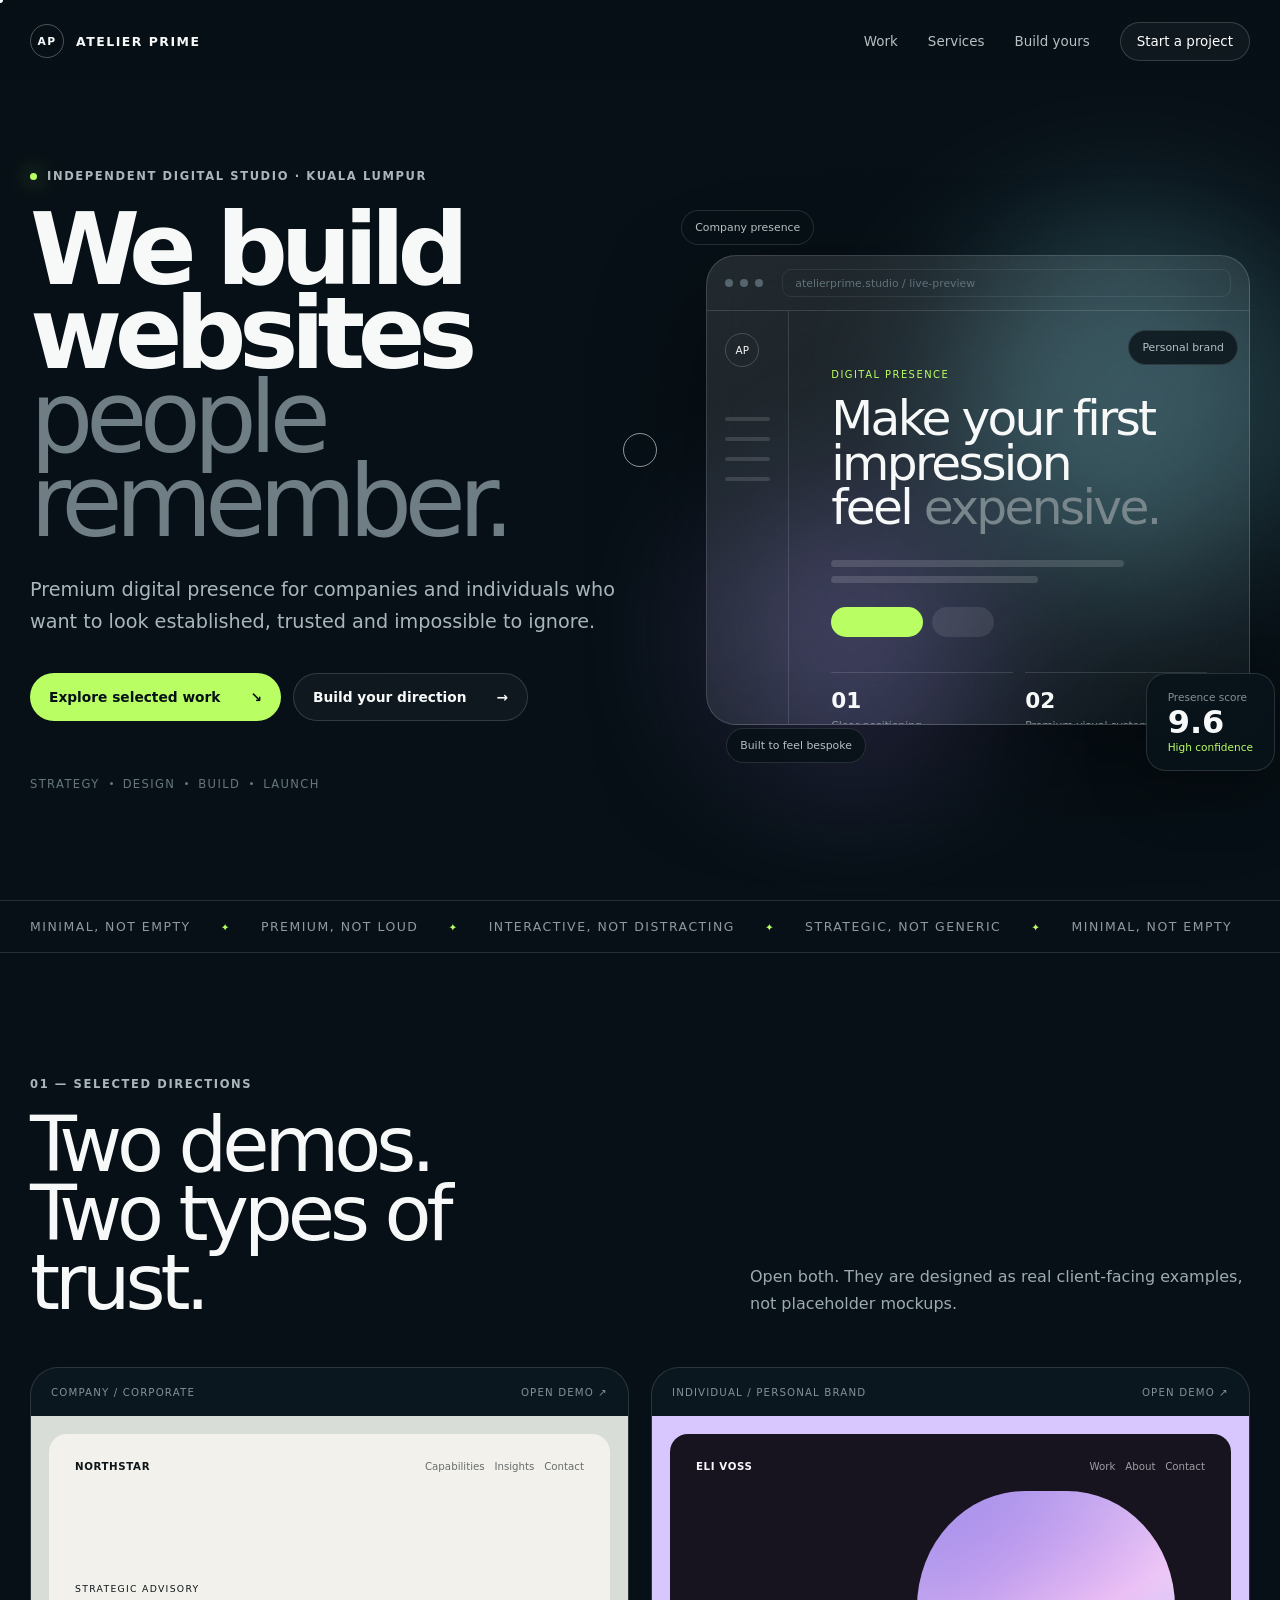
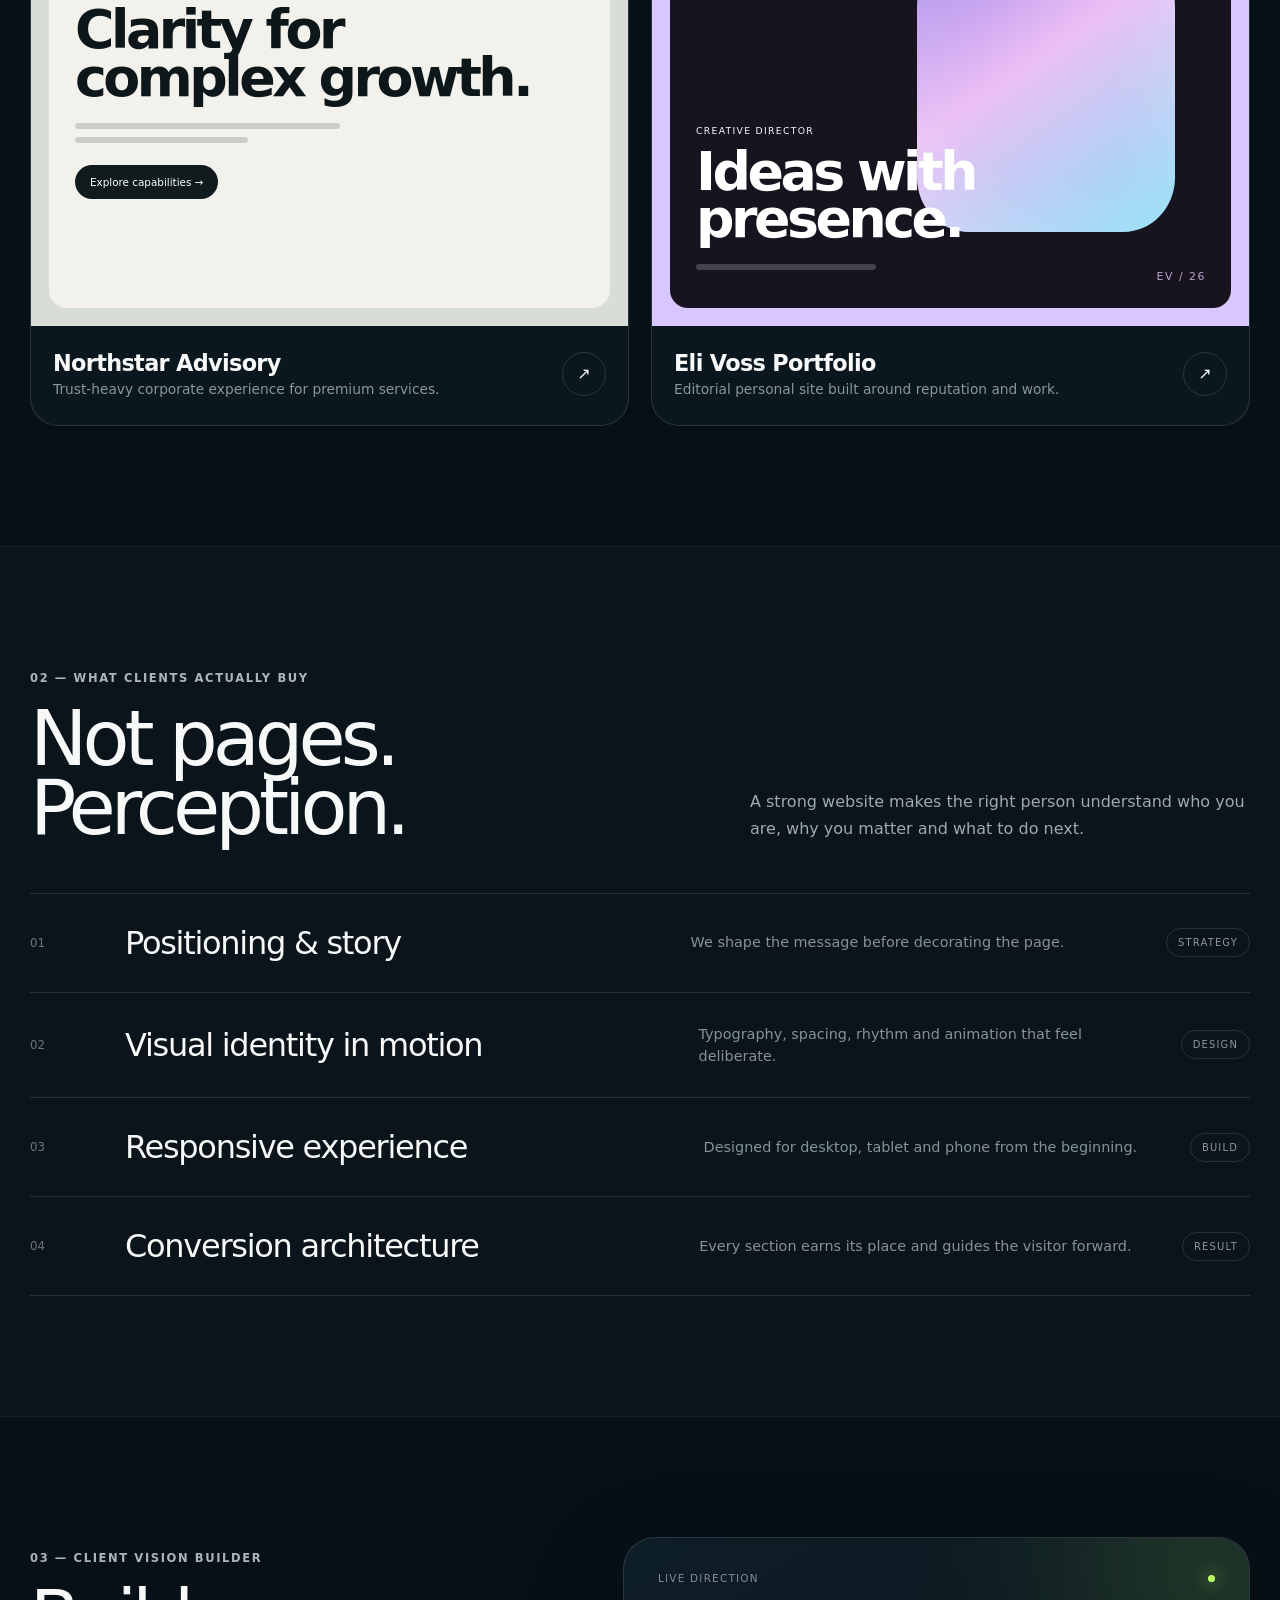
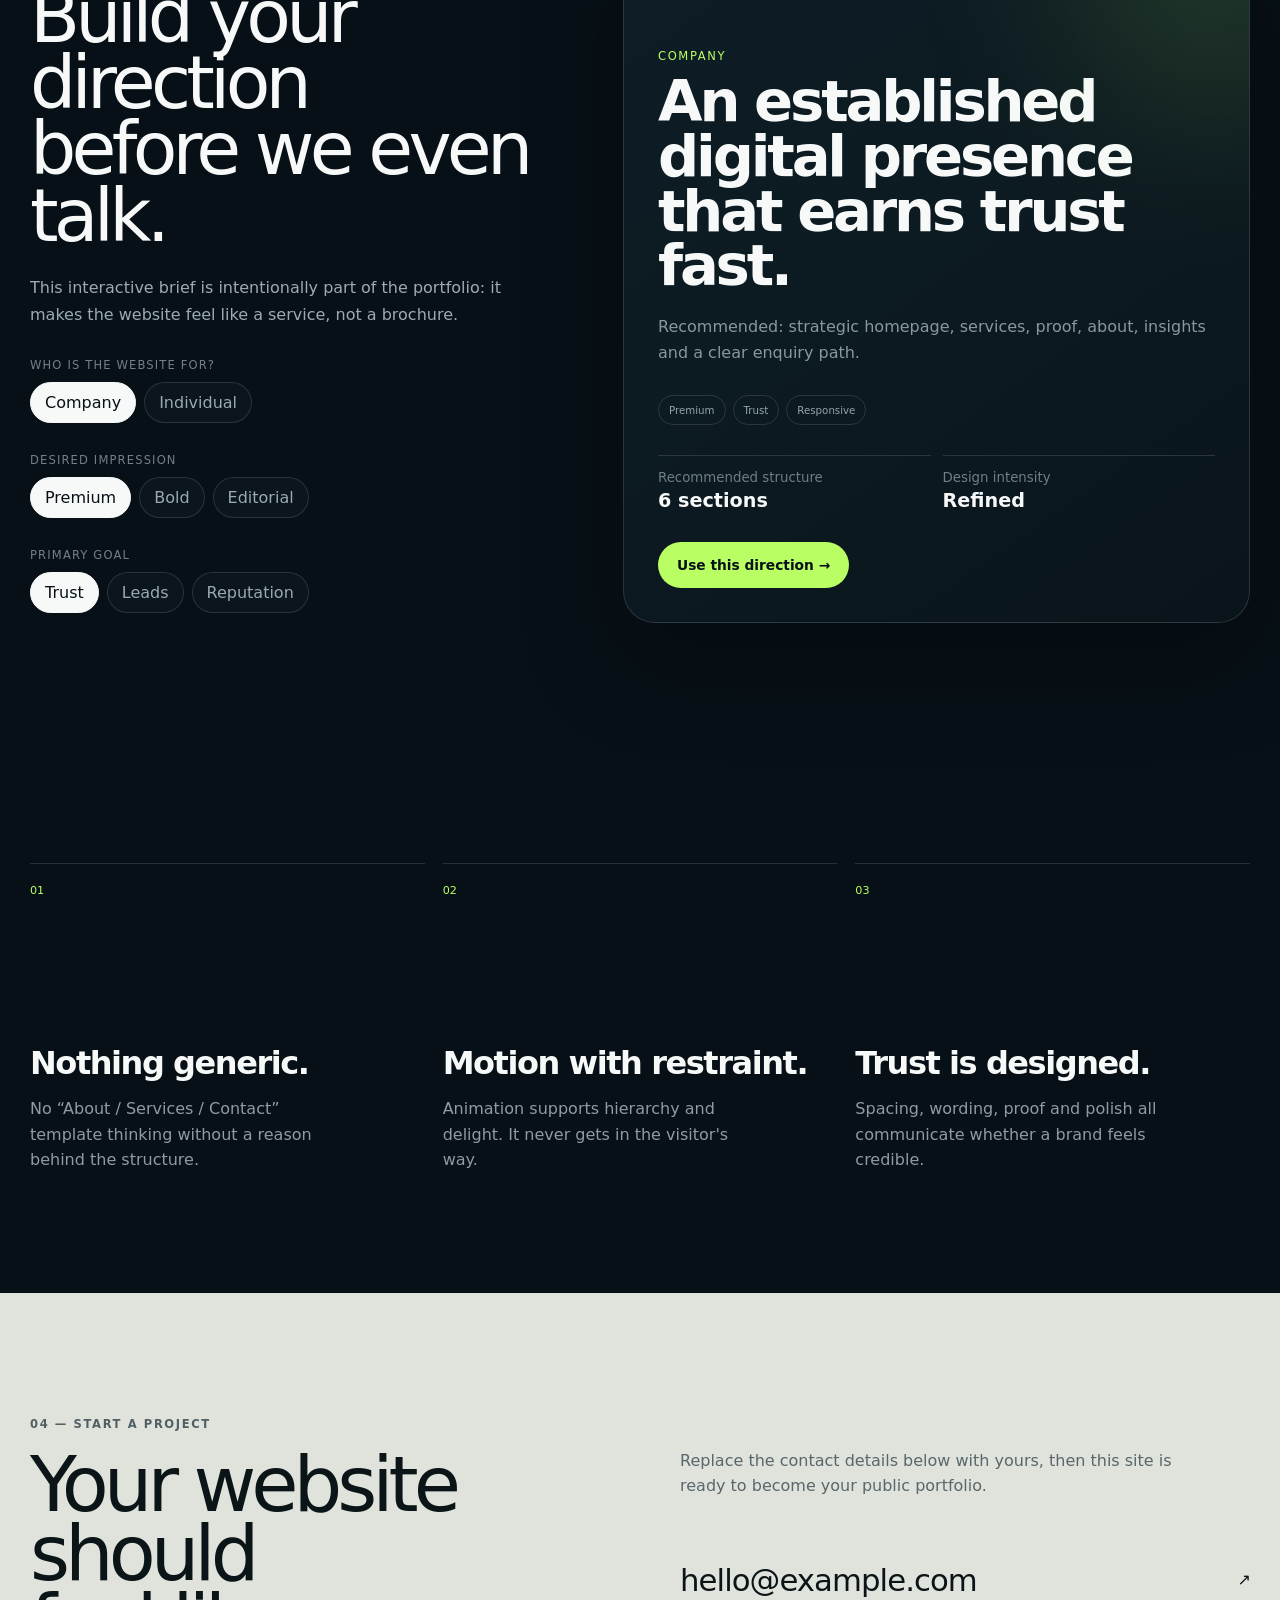
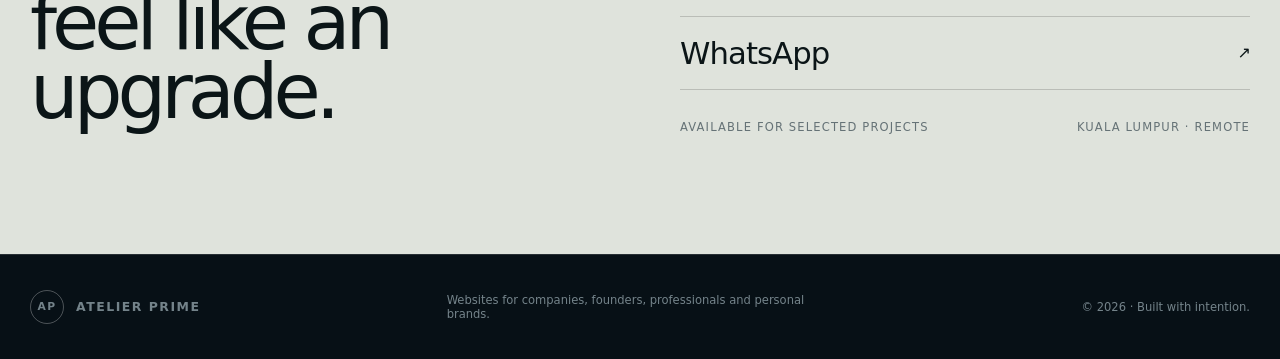
==== index.html @ 625f1b86 "Add files via upload" ====
<!doctype html>
<html lang="en">
<head>
  <meta charset="utf-8">
  <meta name="viewport" content="width=device-width, initial-scale=1">
  <meta name="theme-color" content="#071016">
  <meta name="description" content="ATELIER PRIME — premium websites for companies and personal brands.">
  <title>ATELIER PRIME — Digital Presence, Designed to Convert</title>
  <link rel="stylesheet" href="styles.css">
</head>
<body data-page="home">
  <div class="scroll-progress" aria-hidden="true"><span id="scrollProgress"></span></div>
  <div class="noise" aria-hidden="true"></div>
  <div class="cursor cursor-dot" aria-hidden="true"></div>
  <div class="cursor cursor-ring" aria-hidden="true"></div>

  <header class="site-header" id="top">
    <div class="shell nav-shell">
      <a class="brand" href="index.html" aria-label="ATELIER PRIME home">
        <span class="brand-mark">AP</span>
        <span class="brand-name">ATELIER PRIME</span>
      </a>
      <nav class="desktop-nav" aria-label="Primary navigation">
        <a href="#work">Work</a>
        <a href="#services">Services</a>
        <a href="#vision">Build yours</a>
        <a href="#contact" class="nav-pill">Start a project</a>
      </nav>
      <button class="menu-btn" id="menuBtn" aria-expanded="false" aria-controls="mobileMenu" aria-label="Open menu">
        <span></span><span></span>
      </button>
    </div>

    <div class="mobile-menu" id="mobileMenu">
      <div class="shell mobile-menu-inner">
        <a href="#work">Work</a>
        <a href="#services">Services</a>
        <a href="#vision">Build yours</a>
        <a href="#contact">Start a project ↗</a>
      </div>
    </div>
  </header>

  <main>
    <section class="hero shell">
      <div class="hero-copy reveal">
        <div class="kicker"><span class="signal"></span> Independent digital studio · Kuala Lumpur</div>
        <h1>
          We build websites
          <span class="hero-line muted">people remember.</span>
        </h1>
        <p class="hero-lead">
          Premium digital presence for companies and individuals who want to look established,
          trusted and impossible to ignore.
        </p>
        <div class="hero-actions">
          <a href="#work" class="button button-primary magnetic">
            <span>Explore selected work</span><span>↘</span>
          </a>
          <a href="#vision" class="button button-ghost magnetic">
            <span>Build your direction</span><span>→</span>
          </a>
        </div>
        <div class="micro-proof">
          <span>Strategy</span><i></i><span>Design</span><i></i><span>Build</span><i></i><span>Launch</span>
        </div>
      </div>

      <div class="hero-stage reveal delay-1" data-tilt>
        <div class="orb orb-a"></div>
        <div class="orb orb-b"></div>

        <div class="stage-label label-a">Company presence</div>
        <div class="stage-label label-b">Personal brand</div>
        <div class="stage-label label-c">Built to feel bespoke</div>

        <div class="browser-card">
          <div class="browser-chrome">
            <span></span><span></span><span></span>
            <div class="browser-url">atelierprime.studio / live-preview</div>
          </div>
          <div class="browser-layout">
            <aside class="browser-sidebar">
              <span class="tiny-logo">AP</span>
              <div class="sidebar-lines"><i></i><i></i><i></i><i></i></div>
            </aside>
            <div class="browser-main">
              <span class="mini-eyebrow">DIGITAL PRESENCE</span>
              <div class="demo-heading">Make your first impression<br>feel <em>expensive.</em></div>
              <div class="demo-copy"></div>
              <div class="demo-copy short"></div>
              <div class="demo-actions"><i></i><i></i></div>
              <div class="demo-stats">
                <div><b>01</b><span>Clear positioning</span></div>
                <div><b>02</b><span>Premium visual system</span></div>
              </div>
            </div>
          </div>
        </div>

        <div class="floating-score">
          <span>Presence score</span>
          <strong>9.6</strong>
          <i>High confidence</i>
        </div>
      </div>
    </section>

    <section class="manifesto">
      <div class="shell marquee-wrap" aria-label="Design principles">
        <div class="marquee-track">
          <span>Minimal, not empty</span><b>✦</b>
          <span>Premium, not loud</span><b>✦</b>
          <span>Interactive, not distracting</span><b>✦</b>
          <span>Strategic, not generic</span><b>✦</b>
          <span>Minimal, not empty</span><b>✦</b>
          <span>Premium, not loud</span><b>✦</b>
        </div>
      </div>
    </section>

    <section class="section shell" id="work">
      <div class="section-head reveal">
        <div>
          <span class="section-index">01 — SELECTED DIRECTIONS</span>
          <h2>Two demos.<br>Two types of trust.</h2>
        </div>
        <p>Open both. They are designed as real client-facing examples, not placeholder mockups.</p>
      </div>

      <div class="project-grid">
        <a href="company.html" class="project-card company-card reveal" data-tilt>
          <div class="project-topline">
            <span>COMPANY / CORPORATE</span>
            <span>OPEN DEMO ↗</span>
          </div>
          <div class="project-art">
            <div class="company-mini">
              <div class="mini-nav"><b>NORTHSTAR</b><span>Capabilities&nbsp;&nbsp; Insights&nbsp;&nbsp; Contact</span></div>
              <div class="mini-hero">
                <small>STRATEGIC ADVISORY</small>
                <h3>Clarity for<br>complex growth.</h3>
                <p></p><p class="mini-short"></p>
                <button type="button">Explore capabilities →</button>
              </div>
            </div>
          </div>
          <div class="project-meta">
            <div>
              <h3>Northstar Advisory</h3>
              <p>Trust-heavy corporate experience for premium services.</p>
            </div>
            <span class="round-arrow">↗</span>
          </div>
        </a>

        <a href="individual.html" class="project-card personal-card reveal delay-1" data-tilt>
          <div class="project-topline">
            <span>INDIVIDUAL / PERSONAL BRAND</span>
            <span>OPEN DEMO ↗</span>
          </div>
          <div class="project-art">
            <div class="personal-mini">
              <div class="mini-nav"><b>ELI VOSS</b><span>Work&nbsp;&nbsp; About&nbsp;&nbsp; Contact</span></div>
              <div class="portrait-shape"></div>
              <div class="mini-hero personal">
                <small>CREATIVE DIRECTOR</small>
                <h3>Ideas with<br>presence.</h3>
                <p></p>
              </div>
              <div class="signature">EV / 26</div>
            </div>
          </div>
          <div class="project-meta">
            <div>
              <h3>Eli Voss Portfolio</h3>
              <p>Editorial personal site built around reputation and work.</p>
            </div>
            <span class="round-arrow">↗</span>
          </div>
        </a>
      </div>
    </section>

    <section class="section services-section" id="services">
      <div class="shell">
        <div class="section-head reveal">
          <div>
            <span class="section-index">02 — WHAT CLIENTS ACTUALLY BUY</span>
            <h2>Not pages.<br>Perception.</h2>
          </div>
          <p>A strong website makes the right person understand who you are, why you matter and what to do next.</p>
        </div>

        <div class="service-list">
          <article class="service-row spotlight-card reveal">
            <span class="service-num">01</span>
            <h3>Positioning & story</h3>
            <p>We shape the message before decorating the page.</p>
            <span class="service-tag">STRATEGY</span>
          </article>
          <article class="service-row spotlight-card reveal">
            <span class="service-num">02</span>
            <h3>Visual identity in motion</h3>
            <p>Typography, spacing, rhythm and animation that feel deliberate.</p>
            <span class="service-tag">DESIGN</span>
          </article>
          <article class="service-row spotlight-card reveal">
            <span class="service-num">03</span>
            <h3>Responsive experience</h3>
            <p>Designed for desktop, tablet and phone from the beginning.</p>
            <span class="service-tag">BUILD</span>
          </article>
          <article class="service-row spotlight-card reveal">
            <span class="service-num">04</span>
            <h3>Conversion architecture</h3>
            <p>Every section earns its place and guides the visitor forward.</p>
            <span class="service-tag">RESULT</span>
          </article>
        </div>
      </div>
    </section>

    <section class="section shell" id="vision">
      <div class="vision-grid">
        <div class="vision-copy reveal">
          <span class="section-index">03 — CLIENT VISION BUILDER</span>
          <h2>Build your direction<br>before we even talk.</h2>
          <p>
            This interactive brief is intentionally part of the portfolio:
            it makes the website feel like a service, not a brochure.
          </p>

          <div class="control-group">
            <label>Who is the website for?</label>
            <div class="choice-row" data-control="audience">
              <button class="choice active" data-value="Company">Company</button>
              <button class="choice" data-value="Individual">Individual</button>
            </div>
          </div>

          <div class="control-group">
            <label>Desired impression</label>
            <div class="choice-row" data-control="tone">
              <button class="choice active" data-value="Premium">Premium</button>
              <button class="choice" data-value="Bold">Bold</button>
              <button class="choice" data-value="Editorial">Editorial</button>
            </div>
          </div>

          <div class="control-group">
            <label>Primary goal</label>
            <div class="choice-row" data-control="goal">
              <button class="choice active" data-value="Trust">Trust</button>
              <button class="choice" data-value="Leads">Leads</button>
              <button class="choice" data-value="Reputation">Reputation</button>
            </div>
          </div>
        </div>

        <div class="vision-preview reveal delay-1" id="visionPreview">
          <div class="preview-top">
            <span>LIVE DIRECTION</span>
            <i></i>
          </div>
          <div class="preview-type" id="previewAudience">Company</div>
          <h3 id="previewHeadline">An established digital presence that earns trust fast.</h3>
          <p id="previewDescription">
            Recommended: strategic homepage, services, proof, about, insights and a clear enquiry path.
          </p>
          <div class="preview-tags">
            <span id="previewTone">Premium</span>
            <span id="previewGoal">Trust</span>
            <span>Responsive</span>
          </div>
          <div class="preview-score">
            <div>
              <small>Recommended structure</small>
              <strong id="previewPages">6 sections</strong>
            </div>
            <div>
              <small>Design intensity</small>
              <strong id="previewIntensity">Refined</strong>
            </div>
          </div>
          <a href="#contact" class="button button-primary magnetic">Use this direction →</a>
        </div>
      </div>
    </section>

    <section class="section shell">
      <div class="principles-grid">
        <article class="principle reveal">
          <span>01</span>
          <h3>Nothing generic.</h3>
          <p>No “About / Services / Contact” template thinking without a reason behind the structure.</p>
        </article>
        <article class="principle reveal delay-1">
          <span>02</span>
          <h3>Motion with restraint.</h3>
          <p>Animation supports hierarchy and delight. It never gets in the visitor's way.</p>
        </article>
        <article class="principle reveal delay-2">
          <span>03</span>
          <h3>Trust is designed.</h3>
          <p>Spacing, wording, proof and polish all communicate whether a brand feels credible.</p>
        </article>
      </div>
    </section>

    <section class="contact-section" id="contact">
      <div class="shell contact-grid">
        <div class="reveal">
          <span class="section-index">04 — START A PROJECT</span>
          <h2>Your website should<br>feel like an upgrade.</h2>
        </div>
        <div class="contact-panel reveal delay-1">
          <p>Replace the contact details below with yours, then this site is ready to become your public portfolio.</p>
          <a href="mailto:hello@example.com" class="contact-link">hello@example.com <span>↗</span></a>
          <a href="#" class="contact-link">WhatsApp <span>↗</span></a>
          <div class="contact-foot">
            <span>Available for selected projects</span>
            <span>Kuala Lumpur · Remote</span>
          </div>
        </div>
      </div>
    </section>
  </main>

  <footer class="site-footer">
    <div class="shell footer-grid">
      <a class="brand" href="#top"><span class="brand-mark">AP</span><span class="brand-name">ATELIER PRIME</span></a>
      <p>Websites for companies, founders, professionals and personal brands.</p>
      <p>© <span data-year></span> · Built with intention.</p>
    </div>
  </footer>

  <script src="script.js"></script>
</body>
</html>
---- styles.css ----
/* =========================================================
   ATELIER PRIME — Shared Design System
   ========================================================= */
:root{
  --ink:#071016;
  --ink-2:#0c171e;
  --ink-3:#11212a;
  --paper:#f1f0eb;
  --paper-2:#e7e5dd;
  --white:#f7f9f9;
  --muted:#91a0a8;
  --line:rgba(255,255,255,.13);
  --acid:#b9ff63;
  --cyan:#8cecff;
  --violet:#a994ff;
  --rose:#ff9dba;
  --radius:28px;
  --ease:cubic-bezier(.2,.8,.2,1);
}
*{box-sizing:border-box;margin:0;padding:0}
html{scroll-behavior:smooth}
body{
  min-height:100vh;
  background:var(--ink);
  color:var(--white);
  font-family:Inter,ui-sans-serif,system-ui,-apple-system,BlinkMacSystemFont,"Segoe UI",sans-serif;
  -webkit-font-smoothing:antialiased;
  overflow-x:hidden;
}
body.menu-open{overflow:hidden}
a{color:inherit;text-decoration:none}
button{font:inherit}
img{max-width:100%;display:block}
::selection{background:var(--acid);color:var(--ink)}
.shell{width:min(1220px,calc(100% - 48px));margin-inline:auto}
.noise{
  position:fixed;inset:0;z-index:9999;pointer-events:none;opacity:.035;
  background-image:url("data:image/svg+xml,%3Csvg viewBox='0 0 180 180' xmlns='http://www.w3.org/2000/svg'%3E%3Cfilter id='n'%3E%3CfeTurbulence type='fractalNoise' baseFrequency='.9' numOctaves='4' stitchTiles='stitch'/%3E%3C/filter%3E%3Crect width='100%25' height='100%25' filter='url(%23n)' opacity='.8'/%3E%3C/svg%3E");
  mix-blend-mode:soft-light;
}
.scroll-progress{position:fixed;top:0;left:0;right:0;height:2px;z-index:10002;background:transparent}
.scroll-progress span{display:block;height:100%;width:0;background:linear-gradient(90deg,var(--acid),var(--cyan))}
.cursor{position:fixed;pointer-events:none;z-index:10001;border-radius:50%;transform:translate(-50%,-50%);transition:opacity .2s}
.cursor-dot{width:6px;height:6px;background:#fff}
.cursor-ring{width:34px;height:34px;border:1px solid rgba(255,255,255,.55);transition:width .2s,height .2s,border-color .2s,background .2s}
.cursor-ring.active{width:52px;height:52px;border-color:var(--acid);background:rgba(185,255,99,.08)}
.reveal{opacity:0;transform:translateY(28px);transition:opacity .9s var(--ease),transform .9s var(--ease)}
.reveal.in{opacity:1;transform:none}
.delay-1{transition-delay:.1s}.delay-2{transition-delay:.2s}

/* Header */
.site-header{
  position:fixed;top:0;left:0;right:0;z-index:1000;
  background:linear-gradient(to bottom,rgba(7,16,22,.88),rgba(7,16,22,0));
  transition:background .3s,border-color .3s;
}
.site-header.scrolled{background:rgba(7,16,22,.9);backdrop-filter:blur(18px);border-bottom:1px solid rgba(255,255,255,.08)}
.nav-shell{height:82px;display:flex;align-items:center;justify-content:space-between}
.brand{display:inline-flex;align-items:center;gap:12px;font-size:.78rem;font-weight:800;letter-spacing:.12em}
.brand-mark{width:34px;height:34px;border:1px solid rgba(255,255,255,.28);display:grid;place-items:center;border-radius:50%;font-size:.67rem}
.desktop-nav{display:flex;align-items:center;gap:30px;font-size:.84rem;color:#b7c0c5}
.desktop-nav a{transition:color .25s}
.desktop-nav a:hover{color:white}
.nav-pill{border:1px solid rgba(255,255,255,.16);border-radius:99px;padding:11px 16px;color:white!important;background:rgba(255,255,255,.04)}
.menu-btn{display:none;width:42px;height:42px;border:1px solid rgba(255,255,255,.15);border-radius:50%;background:transparent}
.menu-btn span{display:block;width:16px;height:1px;background:white;margin:5px auto;transition:.3s}
.mobile-menu{
  display:none;position:fixed;inset:82px 0 0;background:rgba(7,16,22,.98);
  transform:translateY(-15px);opacity:0;pointer-events:none;transition:.35s var(--ease)
}
.mobile-menu.open{transform:none;opacity:1;pointer-events:auto}
.mobile-menu-inner{display:flex;flex-direction:column;padding-top:55px}
.mobile-menu a{font-size:clamp(2.4rem,11vw,5.5rem);letter-spacing:-.06em;padding:13px 0;border-bottom:1px solid var(--line)}

/* Home Hero */
.hero{min-height:100svh;padding-top:130px;padding-bottom:70px;display:grid;grid-template-columns:1.04fr .96fr;gap:56px;align-items:center}
.kicker,.section-index{font-size:.72rem;font-weight:800;letter-spacing:.14em;color:#aab6bc;text-transform:uppercase}
.kicker{display:flex;align-items:center;gap:10px;margin-bottom:25px}
.signal{width:7px;height:7px;border-radius:50%;background:var(--acid);box-shadow:0 0 22px var(--acid)}
.hero h1{font-size:clamp(4rem,7.8vw,8.2rem);line-height:.84;letter-spacing:-.075em;font-weight:650}
.hero-line{display:block}
.hero-line.muted{color:#6f7d84;font-weight:400}
.hero-lead{max-width:650px;color:#a9b6bd;font-size:clamp(1.05rem,1.5vw,1.26rem);line-height:1.7;margin-top:30px}
.hero-actions{display:flex;gap:12px;flex-wrap:wrap;margin-top:34px}
.button{display:inline-flex;align-items:center;justify-content:space-between;gap:30px;border-radius:99px;padding:15px 19px;font-size:.86rem;font-weight:800;transition:transform .25s var(--ease),background .25s,color .25s}
.button-primary{background:var(--acid);color:var(--ink)}
.button-ghost{border:1px solid rgba(255,255,255,.15);background:rgba(255,255,255,.035)}
.button:hover{transform:translateY(-2px)}
.micro-proof{display:flex;align-items:center;gap:10px;margin-top:56px;color:#67767e;font-size:.72rem;text-transform:uppercase;letter-spacing:.12em}
.micro-proof i{width:3px;height:3px;background:#67767e;border-radius:50%}
.hero-stage{min-height:590px;position:relative;perspective:1000px}
.orb{position:absolute;border-radius:50%;filter:blur(70px);opacity:.27}
.orb-a{width:360px;height:360px;background:var(--cyan);right:-60px;top:40px}
.orb-b{width:280px;height:280px;background:var(--violet);left:20px;bottom:0}
.browser-card{
  position:absolute;inset:70px 0 auto 15px;height:470px;border:1px solid rgba(255,255,255,.16);
  border-radius:30px;background:linear-gradient(145deg,rgba(255,255,255,.11),rgba(255,255,255,.035));
  backdrop-filter:blur(22px);box-shadow:0 40px 110px rgba(0,0,0,.38);overflow:hidden;
  transition:transform .25s var(--ease)
}
.browser-chrome{height:55px;border-bottom:1px solid var(--line);display:flex;align-items:center;gap:7px;padding:0 18px}
.browser-chrome>span{width:8px;height:8px;border-radius:50%;background:#56656d}
.browser-url{margin-left:12px;flex:1;height:28px;border:1px solid rgba(255,255,255,.08);border-radius:9px;display:flex;align-items:center;padding-left:12px;color:#627179;font-size:.68rem}
.browser-layout{display:grid;grid-template-columns:82px 1fr;height:calc(100% - 55px)}
.browser-sidebar{border-right:1px solid var(--line);padding:22px 18px}
.tiny-logo{width:34px;height:34px;border:1px solid rgba(255,255,255,.18);border-radius:50%;display:grid;place-items:center;font-size:.65rem}
.sidebar-lines{margin-top:50px;display:grid;gap:16px}.sidebar-lines i{height:4px;background:rgba(255,255,255,.13);border-radius:9px}
.browser-main{padding:52px 42px}
.mini-eyebrow{color:var(--acid);font-size:.62rem;letter-spacing:.15em}
.demo-heading{font-size:clamp(2.15rem,3.8vw,3.6rem);line-height:.92;letter-spacing:-.055em;margin-top:14px}
.demo-heading em{font-style:normal;color:#78868c}
.demo-copy{height:7px;width:78%;background:rgba(255,255,255,.14);border-radius:9px;margin-top:30px}
.demo-copy.short{width:55%;margin-top:9px}
.demo-actions{display:flex;gap:9px;margin-top:24px}.demo-actions i{height:30px;width:92px;border-radius:99px;background:var(--acid)}.demo-actions i+ i{width:62px;background:rgba(255,255,255,.09)}
.demo-stats{display:grid;grid-template-columns:1fr 1fr;gap:12px;margin-top:35px}
.demo-stats>div{border-top:1px solid var(--line);padding-top:15px;display:grid;gap:6px}
.demo-stats b{font-size:1.35rem}.demo-stats span{font-size:.67rem;color:#85949b}
.floating-score{position:absolute;right:-25px;bottom:4px;border:1px solid rgba(255,255,255,.13);border-radius:20px;background:rgba(8,19,26,.9);backdrop-filter:blur(18px);padding:17px 21px;display:grid;gap:3px;box-shadow:0 20px 60px rgba(0,0,0,.3)}
.floating-score span,.floating-score i{font-size:.66rem;color:#829198;font-style:normal}.floating-score strong{font-size:2rem;line-height:1}.floating-score i{color:var(--acid)}
.stage-label{position:absolute;z-index:3;border:1px solid rgba(255,255,255,.12);background:rgba(7,16,22,.76);backdrop-filter:blur(13px);padding:10px 13px;border-radius:99px;font-size:.68rem;color:#b6c0c5}
.label-a{left:-10px;top:25px}.label-b{right:12px;top:145px}.label-c{left:35px;bottom:12px}

/* Marquee */
.manifesto{border-top:1px solid var(--line);border-bottom:1px solid var(--line);overflow:hidden}
.marquee-wrap{overflow:hidden}
.marquee-track{width:max-content;display:flex;align-items:center;gap:30px;padding:18px 0;animation:marquee 26s linear infinite;color:#8e9aa0;font-size:.78rem;letter-spacing:.12em;text-transform:uppercase}
.marquee-track b{color:var(--acid);font-size:.65rem}
@keyframes marquee{to{transform:translateX(-50%)}}

/* Home Sections */
.section{padding:120px 0}
.section-head{display:grid;grid-template-columns:1.05fr .95fr;gap:60px;align-items:end;margin-bottom:50px}
.section-head h2{font-size:clamp(3rem,6vw,6.1rem);line-height:.9;letter-spacing:-.065em;font-weight:540;margin-top:18px}
.section-head p{color:#9caab1;line-height:1.7;font-size:1rem;max-width:500px;justify-self:end}
.project-grid{display:grid;grid-template-columns:1fr 1fr;gap:22px}
.project-card{border:1px solid var(--line);border-radius:28px;overflow:hidden;background:#0b171e;transition:transform .35s var(--ease),border-color .35s}
.project-card:hover{border-color:rgba(255,255,255,.26)}
.project-topline{display:flex;justify-content:space-between;padding:18px 20px;font-size:.64rem;letter-spacing:.11em;color:#839097}
.project-art{height:510px;padding:18px}
.company-card .project-art{background:#d9ddd7}
.personal-card .project-art{background:#d8c7ff}
.company-mini,.personal-mini{height:100%;border-radius:18px;overflow:hidden;position:relative}
.company-mini{background:#f2f1ec;color:#0d1618;padding:26px}
.personal-mini{background:#17131f;color:#f9f8fb;padding:26px}
.mini-nav{display:flex;justify-content:space-between;font-size:.64rem}.mini-nav b{letter-spacing:.06em}.mini-nav span{opacity:.6}
.mini-hero{margin-top:105px}.mini-hero small{font-size:.58rem;letter-spacing:.14em}.mini-hero h3{font-size:clamp(2.5rem,4.2vw,4.5rem);line-height:.88;letter-spacing:-.065em;margin-top:10px}
.mini-hero p{height:6px;width:52%;background:rgba(10,20,22,.16);border-radius:9px;margin-top:22px}.mini-hero p.mini-short{width:34%;margin-top:8px}
.mini-hero button{border:none;background:#111a1d;color:white;border-radius:99px;padding:11px 15px;margin-top:22px;font-size:.65rem}
.personal-mini .mini-hero{position:absolute;z-index:2;left:26px;bottom:38px;margin:0}.personal-mini .mini-hero h3{color:white}.personal-mini .mini-hero p{background:rgba(255,255,255,.2);width:180px}
.portrait-shape{position:absolute;right:10%;top:12%;width:46%;height:72%;border-radius:42% 42% 20% 20% / 34% 34% 16% 16%;background:linear-gradient(145deg,#9074ff,#f3bcff 48%,#78e2ff);filter:saturate(.8);box-shadow:inset 0 0 80px rgba(255,255,255,.22)}
.signature{position:absolute;right:25px;bottom:25px;font-size:.68rem;color:#b7a6c9;letter-spacing:.14em}
.project-meta{padding:24px 22px 28px;display:flex;justify-content:space-between;align-items:center;gap:20px}
.project-meta h3{font-size:1.4rem;letter-spacing:-.03em}.project-meta p{color:#89969d;font-size:.86rem;margin-top:5px}
.round-arrow{width:44px;height:44px;border:1px solid var(--line);border-radius:50%;display:grid;place-items:center}
.services-section{background:#0a141a;border-top:1px solid rgba(255,255,255,.06);border-bottom:1px solid rgba(255,255,255,.06)}
.service-list{border-top:1px solid var(--line)}
.service-row{position:relative;display:grid;grid-template-columns:70px 1.2fr 1fr auto;gap:25px;align-items:center;padding:30px 0;border-bottom:1px solid var(--line);overflow:hidden}
.service-row:before,.spotlight-card:before{content:"";position:absolute;width:260px;height:260px;border-radius:50%;background:radial-gradient(circle,rgba(140,236,255,.12),transparent 65%);left:var(--mx,50%);top:var(--my,50%);transform:translate(-50%,-50%);opacity:0;transition:opacity .25s;pointer-events:none}
.service-row:hover:before,.spotlight-card:hover:before{opacity:1}
.service-num{color:#66757d;font-size:.74rem}.service-row h3{font-size:clamp(1.4rem,2.5vw,2.3rem);letter-spacing:-.04em;font-weight:500}.service-row p{color:#84939b;line-height:1.55;font-size:.9rem}
.service-tag{border:1px solid var(--line);border-radius:99px;padding:8px 11px;font-size:.62rem;letter-spacing:.12em;color:#89989f}
.vision-grid{display:grid;grid-template-columns:.9fr 1.1fr;gap:80px;align-items:center}
.vision-copy h2{font-size:clamp(3rem,5.7vw,5.8rem);line-height:.91;letter-spacing:-.065em;font-weight:540;margin:18px 0 25px}.vision-copy>p{color:#9cabb2;line-height:1.7;max-width:520px}
.control-group{margin-top:30px}.control-group label{display:block;color:#718088;font-size:.72rem;letter-spacing:.1em;text-transform:uppercase;margin-bottom:10px}
.choice-row{display:flex;gap:8px;flex-wrap:wrap}.choice{border:1px solid var(--line);background:#0a151c;color:#9ca9af;border-radius:99px;padding:10px 14px;cursor:pointer;transition:.25s}.choice:hover,.choice.active{background:var(--white);color:var(--ink);border-color:var(--white)}
.vision-preview{border:1px solid var(--line);border-radius:32px;padding:34px;background:linear-gradient(145deg,#0e1e26,#0a151b);box-shadow:0 35px 100px rgba(0,0,0,.25);position:relative;overflow:hidden}
.vision-preview:after{content:"";position:absolute;right:-100px;top:-100px;width:260px;height:260px;border-radius:50%;background:var(--preview-accent,var(--acid));filter:blur(100px);opacity:.18}
.preview-top{display:flex;justify-content:space-between;align-items:center;font-size:.65rem;letter-spacing:.12em;color:#7f8d94}.preview-top i{width:7px;height:7px;background:var(--preview-accent,var(--acid));border-radius:50%;box-shadow:0 0 18px var(--preview-accent,var(--acid))}
.preview-type{font-size:.72rem;color:var(--preview-accent,var(--acid));margin-top:65px;text-transform:uppercase;letter-spacing:.14em}
.vision-preview h3{font-size:clamp(2.4rem,4.5vw,4.4rem);line-height:.95;letter-spacing:-.055em;margin-top:12px;max-width:640px}.vision-preview>p{color:#89989f;line-height:1.65;max-width:600px;margin-top:20px}
.preview-tags{display:flex;flex-wrap:wrap;gap:7px;margin-top:28px}.preview-tags span{border:1px solid var(--line);padding:8px 10px;border-radius:99px;font-size:.64rem;color:#95a4aa}
.preview-score{display:grid;grid-template-columns:1fr 1fr;gap:12px;margin:30px 0}.preview-score>div{border-top:1px solid var(--line);padding-top:14px;display:grid;gap:4px}.preview-score small{color:#6f7e85}.preview-score strong{font-size:1.2rem}
.principles-grid{display:grid;grid-template-columns:repeat(3,1fr);gap:18px}.principle{min-height:310px;border-top:1px solid var(--line);padding-top:20px;display:flex;flex-direction:column}.principle>span{color:var(--acid);font-size:.7rem}.principle h3{font-size:2rem;letter-spacing:-.045em;margin-top:auto}.principle p{color:#8d9ca3;line-height:1.6;margin-top:14px;max-width:320px}
.contact-section{padding:120px 0;background:#dfe3dc;color:#0b1517}.contact-grid{display:grid;grid-template-columns:1fr 1fr;gap:80px}.contact-section .section-index{color:#526064}.contact-section h2{font-size:clamp(3.1rem,6vw,6rem);line-height:.9;letter-spacing:-.065em;font-weight:540;margin-top:18px}
.contact-panel{padding-top:35px}.contact-panel>p{color:#59676b;line-height:1.6;max-width:500px;margin-bottom:45px}.contact-link{display:flex;justify-content:space-between;align-items:center;border-bottom:1px solid rgba(0,0,0,.17);padding:18px 0;font-size:clamp(1.25rem,2.4vw,2.2rem);letter-spacing:-.03em}.contact-link span{font-size:1rem}
.contact-foot{display:flex;justify-content:space-between;gap:20px;margin-top:30px;color:#657276;font-size:.72rem;text-transform:uppercase;letter-spacing:.1em}
.site-footer{padding:35px 0;border-top:1px solid var(--line)}.footer-grid{display:grid;grid-template-columns:1fr 1fr 1fr;align-items:center;gap:30px;color:#74838a;font-size:.72rem}.footer-grid p:last-child{text-align:right}

/* =========================================================
   Company Demo
   ========================================================= */
.light-demo{background:#efeee8;color:#111918}
.light-demo ::selection{background:#13221f;color:#fff}
.demo-header{position:sticky;top:0;z-index:1000;background:rgba(239,238,232,.88);backdrop-filter:blur(18px);border-bottom:1px solid rgba(0,0,0,.09)}
.demo-nav{height:78px;display:grid;grid-template-columns:1fr auto 1fr auto;align-items:center;gap:34px;font-size:.72rem}
.demo-back{color:#606b68}.northstar-logo{font-weight:900;letter-spacing:.12em}.northstar-logo span{font-size:.48rem;vertical-align:top;margin-left:2px}.demo-nav nav{display:flex;gap:20px;color:#65716e}.demo-contact{border:1px solid rgba(0,0,0,.18);padding:10px 14px;border-radius:99px}
.corp-hero{min-height:calc(100svh - 78px);padding:85px 0 55px;display:grid;grid-template-columns:1.15fr .55fr;grid-template-rows:auto 1fr;gap:50px 70px}
.corp-kicker,.corp-section-head>span,.personal-index{font-size:.68rem;letter-spacing:.15em;font-weight:800;color:#60706b}
.corp-copy h1{font-size:clamp(4.5rem,9vw,9.5rem);line-height:.82;letter-spacing:-.075em;font-weight:570;margin-top:24px}.corp-copy h1 em{font-style:normal;color:#82908c;font-weight:400}
.corp-side{align-self:end;padding-bottom:18px}.corp-side p{font-size:1.08rem;line-height:1.65;color:#586662}.corp-side a{display:inline-block;margin-top:25px;border-bottom:1px solid #111918;padding-bottom:4px;font-size:.8rem}
.corp-visual{grid-column:1/-1;min-height:430px;background:#16241f;border-radius:4px;position:relative;overflow:hidden;color:white;box-shadow:0 30px 80px rgba(39,48,45,.12)}
.visual-grid{position:absolute;inset:0;background-image:linear-gradient(rgba(255,255,255,.07) 1px,transparent 1px),linear-gradient(90deg,rgba(255,255,255,.07) 1px,transparent 1px);background-size:65px 65px;mask-image:linear-gradient(to right,black,transparent 85%)}
.visual-number{position:absolute;left:5%;bottom:7%;font-size:clamp(8rem,18vw,16rem);letter-spacing:-.09em;line-height:.7;color:#e6efe9}
.visual-caption{position:absolute;left:30%;bottom:8%;font-size:.72rem;letter-spacing:.1em;color:#9aaba4;text-transform:uppercase}
.visual-orbit{position:absolute;width:380px;height:380px;border:1px solid rgba(255,255,255,.18);border-radius:50%;right:9%;top:5%;animation:spin 18s linear infinite}.visual-orbit:before{content:"";position:absolute;width:10px;height:10px;border-radius:50%;background:#c4ff69;top:34px;left:52px;box-shadow:0 0 30px #c4ff69}
.visual-orbit.small{width:250px;height:250px;right:14%;top:21%;animation-direction:reverse;animation-duration:13s}
@keyframes spin{to{transform:rotate(360deg)}}
.corp-ticker{border-top:1px solid rgba(0,0,0,.1);border-bottom:1px solid rgba(0,0,0,.1)}.corp-ticker-inner{display:flex;justify-content:space-between;align-items:center;gap:20px;padding:16px 0;color:#6b7774;font-size:.7rem;text-transform:uppercase;letter-spacing:.12em}.corp-ticker-inner i{width:3px;height:3px;background:#6b7774;border-radius:50%}
.corp-section{padding:120px 0}.corp-section-head{display:grid;grid-template-columns:.4fr 1fr .8fr;gap:40px;align-items:end;margin-bottom:60px}.corp-section-head h2{font-size:clamp(3rem,5.8vw,6rem);letter-spacing:-.06em;line-height:.92;font-weight:520}.corp-section-head p{color:#687571;line-height:1.7}
.capability-grid{display:grid;grid-template-columns:repeat(3,1fr);gap:14px}.corp-card{position:relative;overflow:hidden;min-height:390px;border:1px solid rgba(0,0,0,.12);padding:25px;display:flex;flex-direction:column}.corp-card>span{font-size:.68rem;color:#7a8682}.corp-card h3{font-size:2rem;letter-spacing:-.04em;margin-top:auto}.corp-card p{color:#66736f;line-height:1.6;margin-top:14px}.corp-card a{display:inline-block;margin-top:25px;font-size:.75rem}
.corp-card.spotlight-card:before{background:radial-gradient(circle,rgba(139,176,154,.16),transparent 65%)}
.corp-proof{background:#17231f;color:white;padding:120px 0}.proof-grid{display:grid;grid-template-columns:1fr 1fr;gap:90px}.proof-statement span{font-size:.68rem;letter-spacing:.15em;color:#91a19b}.proof-statement h2{font-size:clamp(3rem,5.7vw,5.6rem);line-height:.93;letter-spacing:-.06em;font-weight:500;margin-top:20px}.proof-numbers{display:grid}.proof-numbers article{border-top:1px solid rgba(255,255,255,.15);padding:23px 0}.proof-numbers strong{font-size:4.2rem;letter-spacing:-.06em;font-weight:500}.proof-numbers sup{font-size:1.2rem;color:#b5c4be}.proof-numbers p{color:#9caaa5;line-height:1.5;max-width:390px}
.demo-disclaimer{color:#6f817a;font-size:.7rem;margin-top:40px}
.insight-list{border-top:1px solid rgba(0,0,0,.12)}.insight-row{display:grid;grid-template-columns:70px 1fr auto;gap:30px;align-items:center;border-bottom:1px solid rgba(0,0,0,.12);padding:26px 0}.insight-row>span{font-size:.7rem;color:#75817d}.insight-row small{font-size:.62rem;color:#76837f;letter-spacing:.12em}.insight-row h3{font-size:clamp(1.25rem,2.2vw,2rem);letter-spacing:-.035em;margin-top:6px;font-weight:520}
.corp-contact{padding:120px 0;background:#d8dccf}.corp-contact h2{font-size:clamp(3.6rem,7vw,7rem);line-height:.88;letter-spacing:-.07em;font-weight:520;margin-top:20px}.corp-mail{display:inline-block;margin-top:55px;font-size:clamp(1.7rem,3vw,3rem);border-bottom:1px solid #111918;padding-bottom:5px}.corp-contact-foot{display:flex;gap:24px;flex-wrap:wrap;margin-top:80px;font-size:.68rem;color:#66706d;text-transform:uppercase;letter-spacing:.12em}
.corp-footer{padding:28px 0;background:#efeee8;border-top:1px solid rgba(0,0,0,.1);font-size:.7rem;color:#66716e}.corp-footer .shell{display:flex;justify-content:space-between}

/* =========================================================
   Individual Demo
   ========================================================= */
.personal-demo{background:#17131c;color:#f7f4fb}
.personal-header{position:sticky;top:0;z-index:1000;background:rgba(23,19,28,.82);backdrop-filter:blur(18px);border-bottom:1px solid rgba(255,255,255,.09)}
.personal-nav{height:78px;display:grid;grid-template-columns:1fr auto 1fr auto;align-items:center;gap:35px;font-size:.72rem}.light-link{color:#90899a}.eli-logo{font-weight:900;letter-spacing:.16em}.personal-nav nav{display:flex;gap:20px;color:#978fa1}.availability{display:flex;align-items:center;gap:8px;color:#a99fb2}.availability i{width:7px;height:7px;background:#b9ff63;border-radius:50%;box-shadow:0 0 18px #b9ff63}
.personal-hero{min-height:calc(100svh - 78px);padding:85px 0 55px;display:grid;grid-template-columns:1fr .42fr;grid-template-rows:auto 1fr;gap:48px 70px}
.personal-title>span,.personal-section-head>span{font-size:.67rem;letter-spacing:.15em;color:#91889a}.personal-title h1{font-size:clamp(5rem,10vw,10.5rem);line-height:.78;letter-spacing:-.08em;font-weight:540;margin-top:25px}.personal-title h1 em{font-style:italic;font-weight:350;color:#ad9fb9}
.personal-intro{align-self:end;padding-bottom:12px}.personal-intro p{color:#a89fae;line-height:1.65;font-size:1.08rem}.personal-intro a{display:inline-block;margin-top:23px;border-bottom:1px solid rgba(255,255,255,.65);padding-bottom:4px;font-size:.78rem}
.portrait-stage{grid-column:1/-1;min-height:500px;position:relative;background:#33283b;border-radius:3px;overflow:hidden}.portrait-grid{position:absolute;inset:0;background:linear-gradient(90deg,rgba(255,255,255,.06) 1px,transparent 1px),linear-gradient(rgba(255,255,255,.06) 1px,transparent 1px);background-size:80px 80px}
.portrait-card{position:absolute;width:310px;height:390px;right:16%;bottom:0;background:linear-gradient(170deg,#d1b1de,#6c5479);border-radius:48% 48% 5% 5% / 34% 34% 5% 5%;overflow:hidden;box-shadow:0 -40px 100px rgba(0,0,0,.18)}
.portrait-head{position:absolute;width:128px;height:150px;border-radius:48%;background:linear-gradient(160deg,#e1c2b0,#9c756d);left:50%;top:42px;transform:translateX(-50%)}.portrait-head:before{content:"";position:absolute;inset:-18px -12px 55% -12px;border-radius:50% 50% 25% 25%;background:#28222e}
.portrait-body{position:absolute;left:50%;bottom:-20px;transform:translateX(-50%);width:250px;height:250px;border-radius:50% 50% 0 0;background:#17131c}.portrait-card>span{position:absolute;right:14px;bottom:12px;color:#75657e;font-size:.7rem;letter-spacing:.2em}
.portrait-caption{position:absolute;left:5%;bottom:7%;display:grid;gap:5px}.portrait-caption small{color:#9f91a7;font-size:.62rem;letter-spacing:.14em}.portrait-caption strong{font-size:1.6rem;font-weight:500}.portrait-year{position:absolute;right:5%;top:7%;font-size:clamp(4rem,8vw,8rem);line-height:.72;text-align:right;color:#6d5b76;letter-spacing:-.07em}
.personal-line{border-top:1px solid rgba(255,255,255,.09);border-bottom:1px solid rgba(255,255,255,.09)}.line-inner{display:flex;justify-content:space-between;align-items:center;gap:18px;padding:16px 0;color:#978fa0;text-transform:uppercase;letter-spacing:.12em;font-size:.68rem}.line-inner b{color:#c7a9ff;font-size:.55rem}
.personal-work{padding:120px 0}.personal-section-head{display:grid;grid-template-columns:.4fr 1fr;gap:50px;align-items:start;margin-bottom:65px}.personal-section-head h2{font-size:clamp(3.5rem,7vw,7rem);line-height:.88;letter-spacing:-.07em;font-weight:500}
.work-stack{display:grid;gap:85px}.work-piece{display:grid;grid-template-columns:1.2fr .8fr;gap:50px;align-items:end}.work-visual{min-height:520px;position:relative;overflow:hidden}.work-copy{padding-bottom:20px}.work-copy>span{font-size:.65rem;color:#948b9d;letter-spacing:.12em;text-transform:uppercase}.work-copy h3{font-size:clamp(2.4rem,4vw,4rem);letter-spacing:-.055em;font-weight:500;margin-top:12px}.work-copy p{color:#a299ab;line-height:1.65;max-width:430px;margin-top:16px}.work-copy a{display:inline-block;margin-top:25px;font-size:.76rem;border-bottom:1px solid rgba(255,255,255,.5);padding-bottom:4px}
.work-one .work-visual{background:#d8ff66;color:#191722}.work-monogram{position:absolute;left:22px;top:22px;font-size:.65rem;letter-spacing:.14em}.work-sphere{position:absolute;width:340px;height:340px;border-radius:50%;background:radial-gradient(circle at 36% 28%,#fff,#b7d8c4 25%,#3e4561 65%,#181721 75%);right:11%;top:16%;box-shadow:0 40px 70px rgba(0,0,0,.18)}.work-title-art{position:absolute;left:7%;bottom:8%;font-size:clamp(4rem,8vw,8rem);line-height:.75;letter-spacing:-.08em;font-weight:850;mix-blend-mode:multiply}
.work-two .work-visual{background:#e5c5ff}.poster-stack{position:absolute;inset:8% 10%;display:grid;place-items:center}.poster{position:absolute;width:48%;height:75%;display:grid;place-items:center;font-size:clamp(1.7rem,3vw,3rem);font-weight:800;letter-spacing:-.05em;box-shadow:0 28px 55px rgba(59,37,73,.17)}.p1{background:#ff6b8b;color:#391527;transform:rotate(-11deg) translateX(-28%)}.p2{background:#19151f;color:white;transform:rotate(6deg) translateX(20%)}.p3{background:#f2ff68;color:#1c1b13;transform:rotate(-2deg)}
.work-three .work-visual{background:#e7e3df;color:#16131c}.chrome-word{position:absolute;left:6%;top:6%;font-size:clamp(6rem,13vw,13rem);letter-spacing:-.1em;color:transparent;-webkit-text-stroke:1px #5c6068}.chrome-line{position:absolute;left:8%;right:8%;bottom:21%;height:1px;background:#99979a}.chrome-label{position:absolute;left:8%;bottom:14%;font-size:.66rem;letter-spacing:.14em}
.personal-about{padding:120px 0;background:#eee8ef;color:#1a161f}.about-grid{display:grid;grid-template-columns:.9fr 1.1fr;gap:90px}.about-title>span{font-size:.67rem;letter-spacing:.15em;color:#776f7d}.about-title h2{font-size:clamp(3.5rem,7vw,7rem);line-height:.88;letter-spacing:-.07em;font-weight:520;margin-top:18px}.about-copy .large{font-size:clamp(1.8rem,3vw,3rem);line-height:1.12;letter-spacing:-.04em}.about-copy>p:not(.large){color:#6a626d;line-height:1.7;margin-top:30px;max-width:580px}.about-facts{display:grid;grid-template-columns:repeat(3,1fr);gap:16px;margin-top:55px}.about-facts>div{border-top:1px solid rgba(0,0,0,.14);padding-top:14px;display:grid;gap:7px}.about-facts small{color:#807684;font-size:.6rem;letter-spacing:.13em}.about-facts strong{font-weight:500}
.personal-quote{padding:120px 0;background:#d9ff62;color:#17131c}.personal-quote p{font-size:clamp(3rem,7vw,7.2rem);line-height:.88;letter-spacing:-.07em;max-width:1120px}.personal-quote span{display:block;margin-top:45px;font-size:.68rem;letter-spacing:.14em}
.personal-contact{padding:120px 0}.personal-contact h2{font-size:clamp(4rem,8vw,8rem);line-height:.84;letter-spacing:-.075em;font-weight:500;margin-top:20px}.personal-mail{display:inline-block;font-size:clamp(1.7rem,3vw,3.2rem);border-bottom:1px solid rgba(255,255,255,.6);padding-bottom:5px;margin-top:60px}.personal-social{display:flex;gap:25px;margin-top:75px;color:#9b91a2;font-size:.72rem}
.personal-footer{border-top:1px solid rgba(255,255,255,.1);padding:28px 0;color:#827989;font-size:.7rem}.personal-footer .shell{display:flex;justify-content:space-between}

/* Responsive */
@media (max-width: 980px){
  .cursor{display:none}
  .desktop-nav{display:none}.menu-btn{display:block}.mobile-menu{display:block}
  .hero{grid-template-columns:1fr;padding-top:130px}.hero-stage{min-height:520px}
  .project-grid,.section-head,.vision-grid,.contact-grid,.proof-grid,.about-grid{grid-template-columns:1fr}
  .section-head p{justify-self:start}.vision-grid{gap:45px}.contact-grid{gap:40px}
  .service-row{grid-template-columns:50px 1fr auto}.service-row p{grid-column:2/-1}
  .principles-grid{grid-template-columns:1fr}.principle{min-height:230px}
  .footer-grid{grid-template-columns:1fr}.footer-grid p:last-child{text-align:left}
  .demo-nav,.personal-nav{grid-template-columns:1fr auto}.demo-nav nav,.demo-contact,.personal-nav nav,.availability{display:none}
  .corp-hero,.personal-hero{grid-template-columns:1fr;grid-template-rows:auto}.corp-side,.personal-intro{max-width:580px}.corp-visual,.portrait-stage{grid-column:auto}
  .corp-section-head{grid-template-columns:1fr}.capability-grid{grid-template-columns:1fr}
  .work-piece{grid-template-columns:1fr}.work-copy{padding-bottom:0}
  .personal-section-head{grid-template-columns:1fr}.about-grid{gap:45px}
}
@media (max-width: 640px){
  .shell{width:min(100% - 28px,1220px)}
  .nav-shell,.demo-nav,.personal-nav{height:70px}
  .mobile-menu{inset:70px 0 0}
  .hero{padding-top:110px;padding-bottom:45px}
  .hero h1{font-size:3.8rem}.hero-lead{font-size:1rem}
  .hero-stage{min-height:430px}.browser-card{left:0;right:0;inset-block-start:55px;height:360px}.browser-layout{grid-template-columns:55px 1fr}.browser-main{padding:35px 24px}.browser-sidebar{padding:18px 10px}.demo-heading{font-size:2rem}.demo-stats{display:none}.floating-score{right:0;bottom:-8px}.label-b{display:none}
  .section,.corp-section,.personal-work,.personal-about,.personal-quote,.personal-contact,.corp-proof,.corp-contact{padding:82px 0}
  .section-head h2,.vision-copy h2{font-size:3.3rem}.section-head{gap:25px;margin-bottom:35px}
  .project-grid{gap:16px}.project-art{height:400px}.mini-nav span{display:none}.mini-hero{margin-top:85px}.portrait-shape{width:58%;right:5%}
  .service-row{grid-template-columns:35px 1fr}.service-tag{display:none}.service-row p{grid-column:2}
  .vision-preview{padding:25px}.preview-score{grid-template-columns:1fr}
  .contact-section{padding:85px 0}.contact-section h2{font-size:3.4rem}.contact-foot{flex-direction:column}
  .corp-hero,.personal-hero{padding-top:60px}.corp-copy h1{font-size:4.4rem}.personal-title h1{font-size:4.8rem}.corp-visual,.portrait-stage{min-height:360px}.visual-number{font-size:8rem}.visual-caption{left:55%;bottom:10%}.visual-orbit{width:260px;height:260px;right:-30px;top:50px}.visual-orbit.small{width:170px;height:170px;right:20px;top:95px}
  .corp-ticker-inner,.line-inner{overflow:auto;justify-content:flex-start;white-space:nowrap}
  .corp-section-head h2,.personal-section-head h2,.about-title h2{font-size:3.6rem}.corp-section-head{gap:18px}.proof-statement h2{font-size:3.4rem}.insight-row{grid-template-columns:35px 1fr}.insight-row>span:last-child{grid-column:2}
  .portrait-card{width:230px;height:300px;right:8%}.portrait-head{width:95px;height:118px}.portrait-body{width:200px;height:200px}.portrait-year{font-size:4.6rem}.portrait-caption strong{font-size:1.2rem}
  .work-visual{min-height:380px}.work-sphere{width:250px;height:250px}.work-title-art{font-size:4rem}.poster{width:58%}.about-facts{grid-template-columns:1fr}.personal-quote p{font-size:3.5rem}
  .corp-footer .shell,.personal-footer .shell{flex-direction:column;gap:8px}
}
@media (prefers-reduced-motion: reduce){
  html{scroll-behavior:auto}*,*:before,*:after{animation-duration:.01ms!important;animation-iteration-count:1!important;transition-duration:.01ms!important}
}
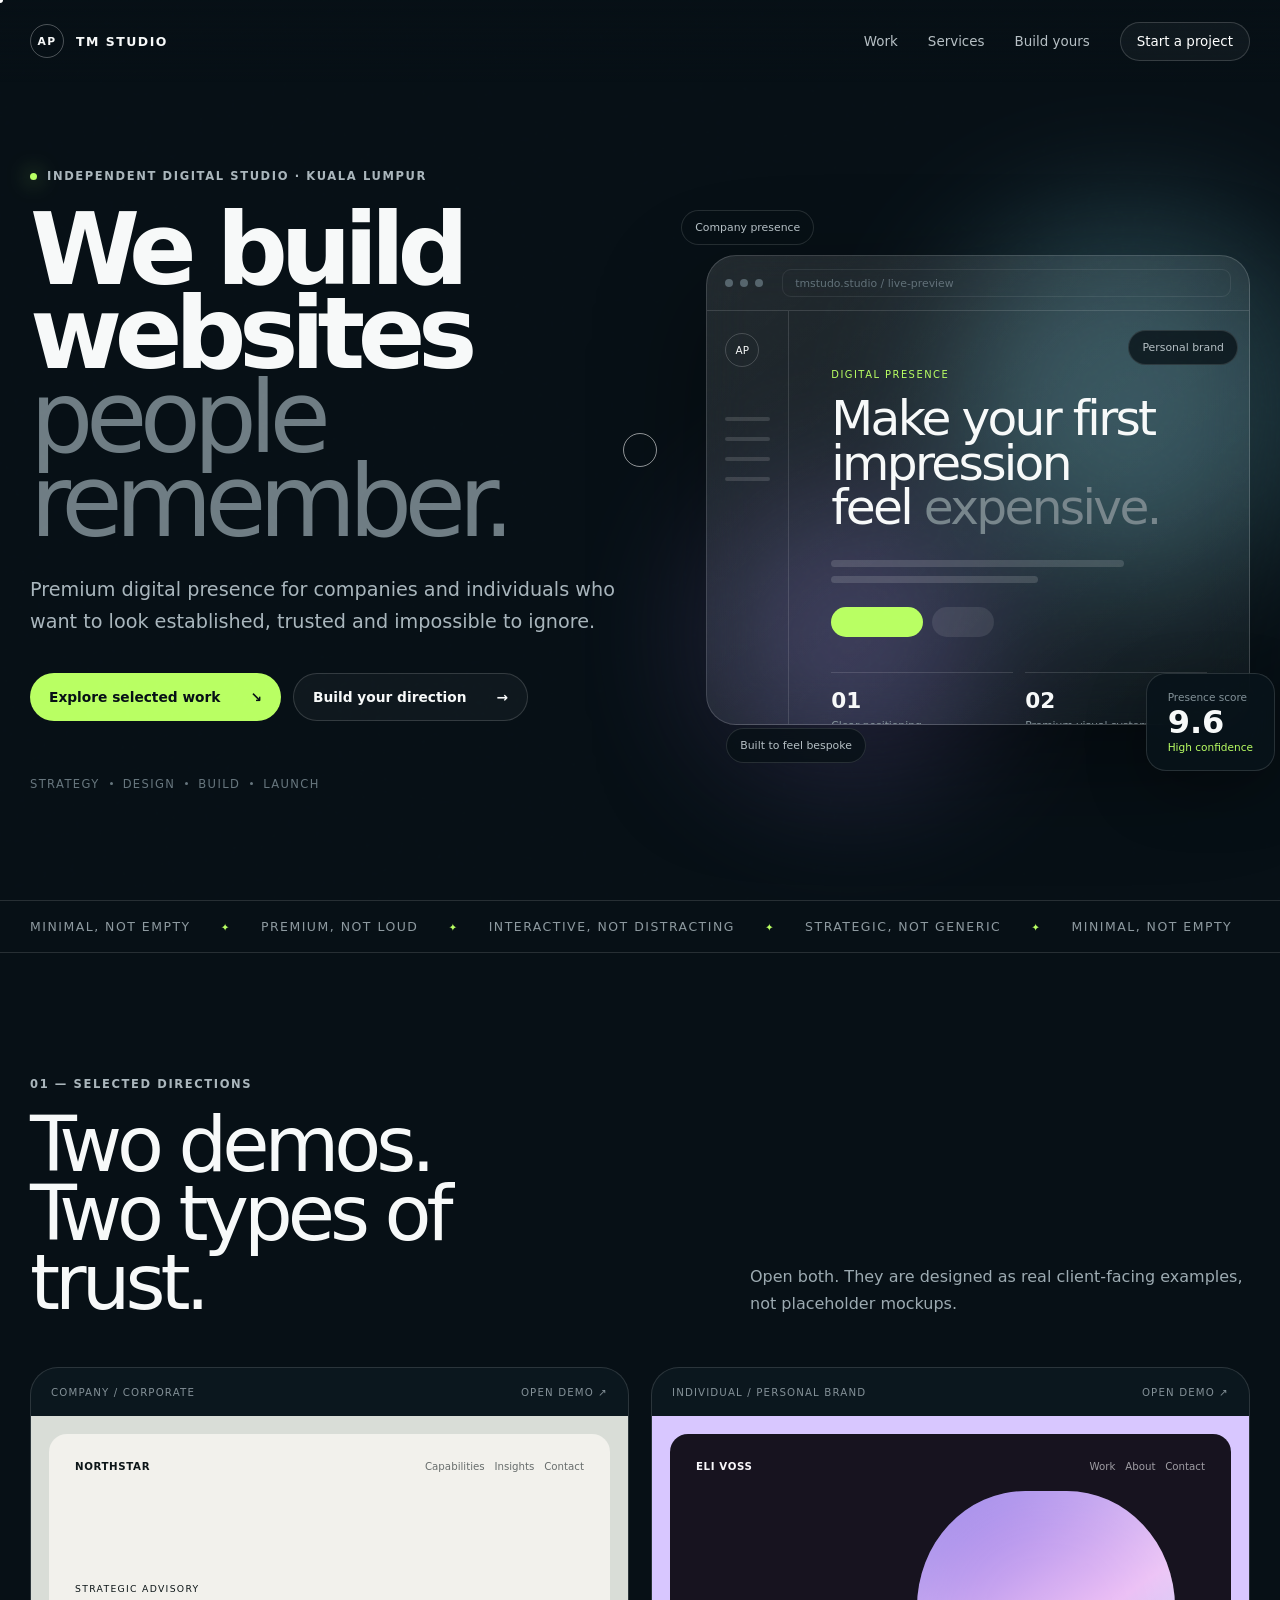
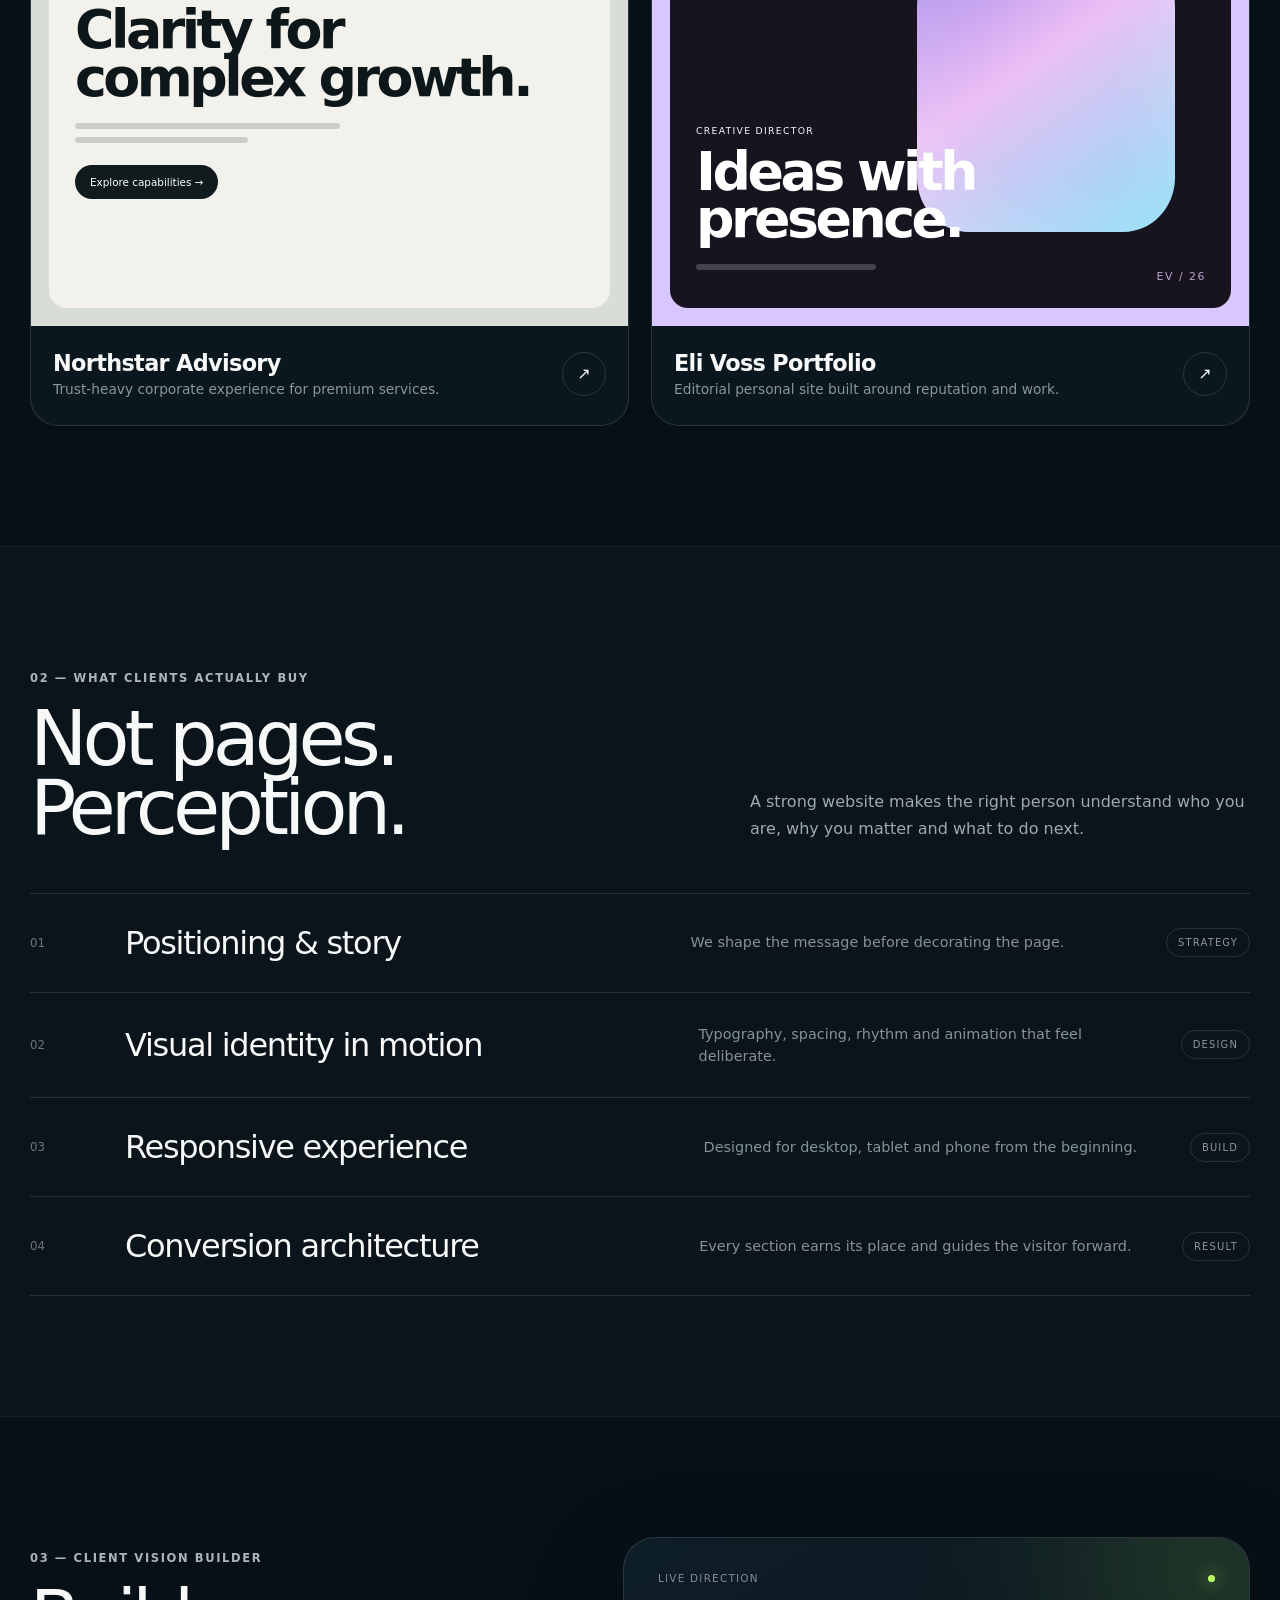
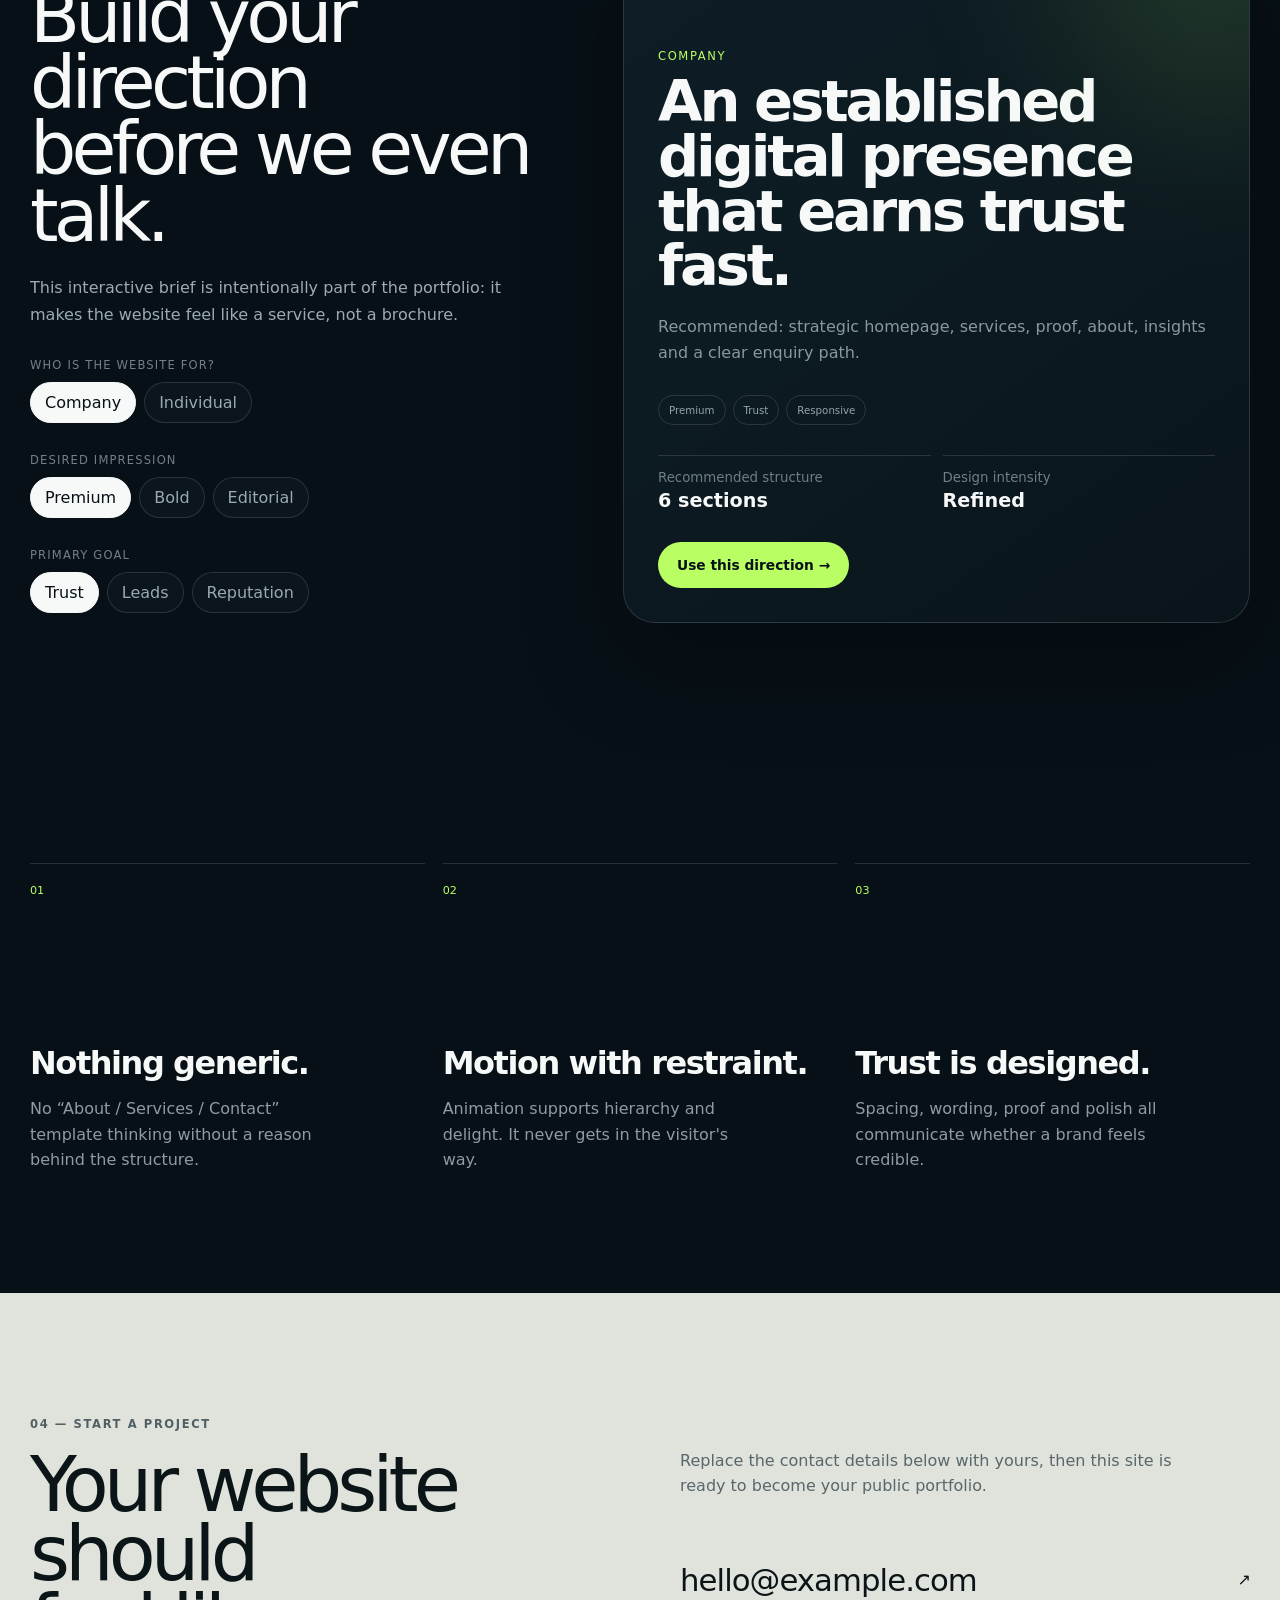
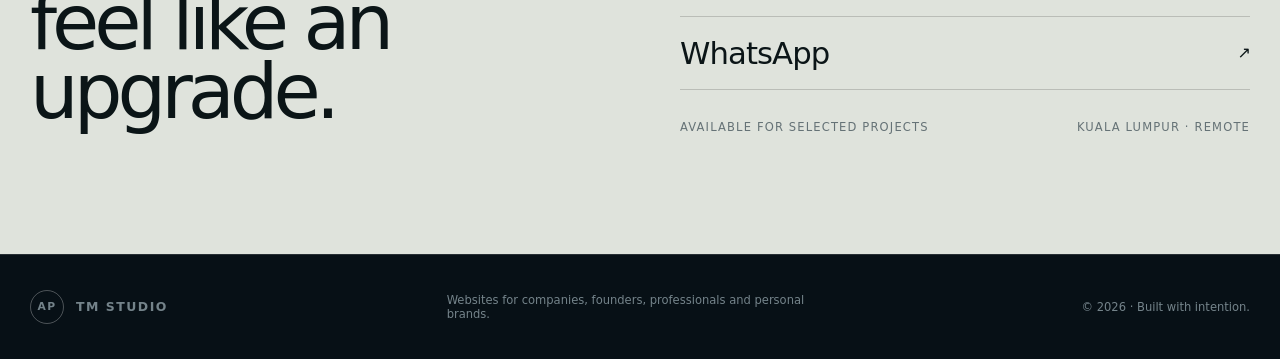
==== commit 69c023e6: "change tm studio" ====
--- a/index.html
+++ b/index.html
@@ -4,8 +4,8 @@
   <meta charset="utf-8">
   <meta name="viewport" content="width=device-width, initial-scale=1">
   <meta name="theme-color" content="#071016">
-  <meta name="description" content="ATELIER PRIME — premium websites for companies and personal brands.">
-  <title>ATELIER PRIME — Digital Presence, Designed to Convert</title>
+  <meta name="description" content="TM STUDIO — premium websites for companies and personal brands.">
+  <title>TM STUDIO — Digital Presence, Designed to Convert</title>
   <link rel="stylesheet" href="styles.css">
 </head>
 <body data-page="home">
@@ -16,9 +16,9 @@
 
   <header class="site-header" id="top">
     <div class="shell nav-shell">
-      <a class="brand" href="index.html" aria-label="ATELIER PRIME home">
+      <a class="brand" href="index.html" aria-label="TM STUDIO home">
         <span class="brand-mark">AP</span>
-        <span class="brand-name">ATELIER PRIME</span>
+        <span class="brand-name">TM STUDIO</span>
       </a>
       <nav class="desktop-nav" aria-label="Primary navigation">
         <a href="#work">Work</a>
@@ -77,7 +77,7 @@
         <div class="browser-card">
           <div class="browser-chrome">
             <span></span><span></span><span></span>
-            <div class="browser-url">atelierprime.studio / live-preview</div>
+            <div class="browser-url">tmstudo.studio / live-preview</div>
           </div>
           <div class="browser-layout">
             <aside class="browser-sidebar">
@@ -329,7 +329,7 @@
 
   <footer class="site-footer">
     <div class="shell footer-grid">
-      <a class="brand" href="#top"><span class="brand-mark">AP</span><span class="brand-name">ATELIER PRIME</span></a>
+      <a class="brand" href="#top"><span class="brand-mark">AP</span><span class="brand-name">TM STUDIO</span></a>
       <p>Websites for companies, founders, professionals and personal brands.</p>
       <p>© <span data-year></span> · Built with intention.</p>
     </div>
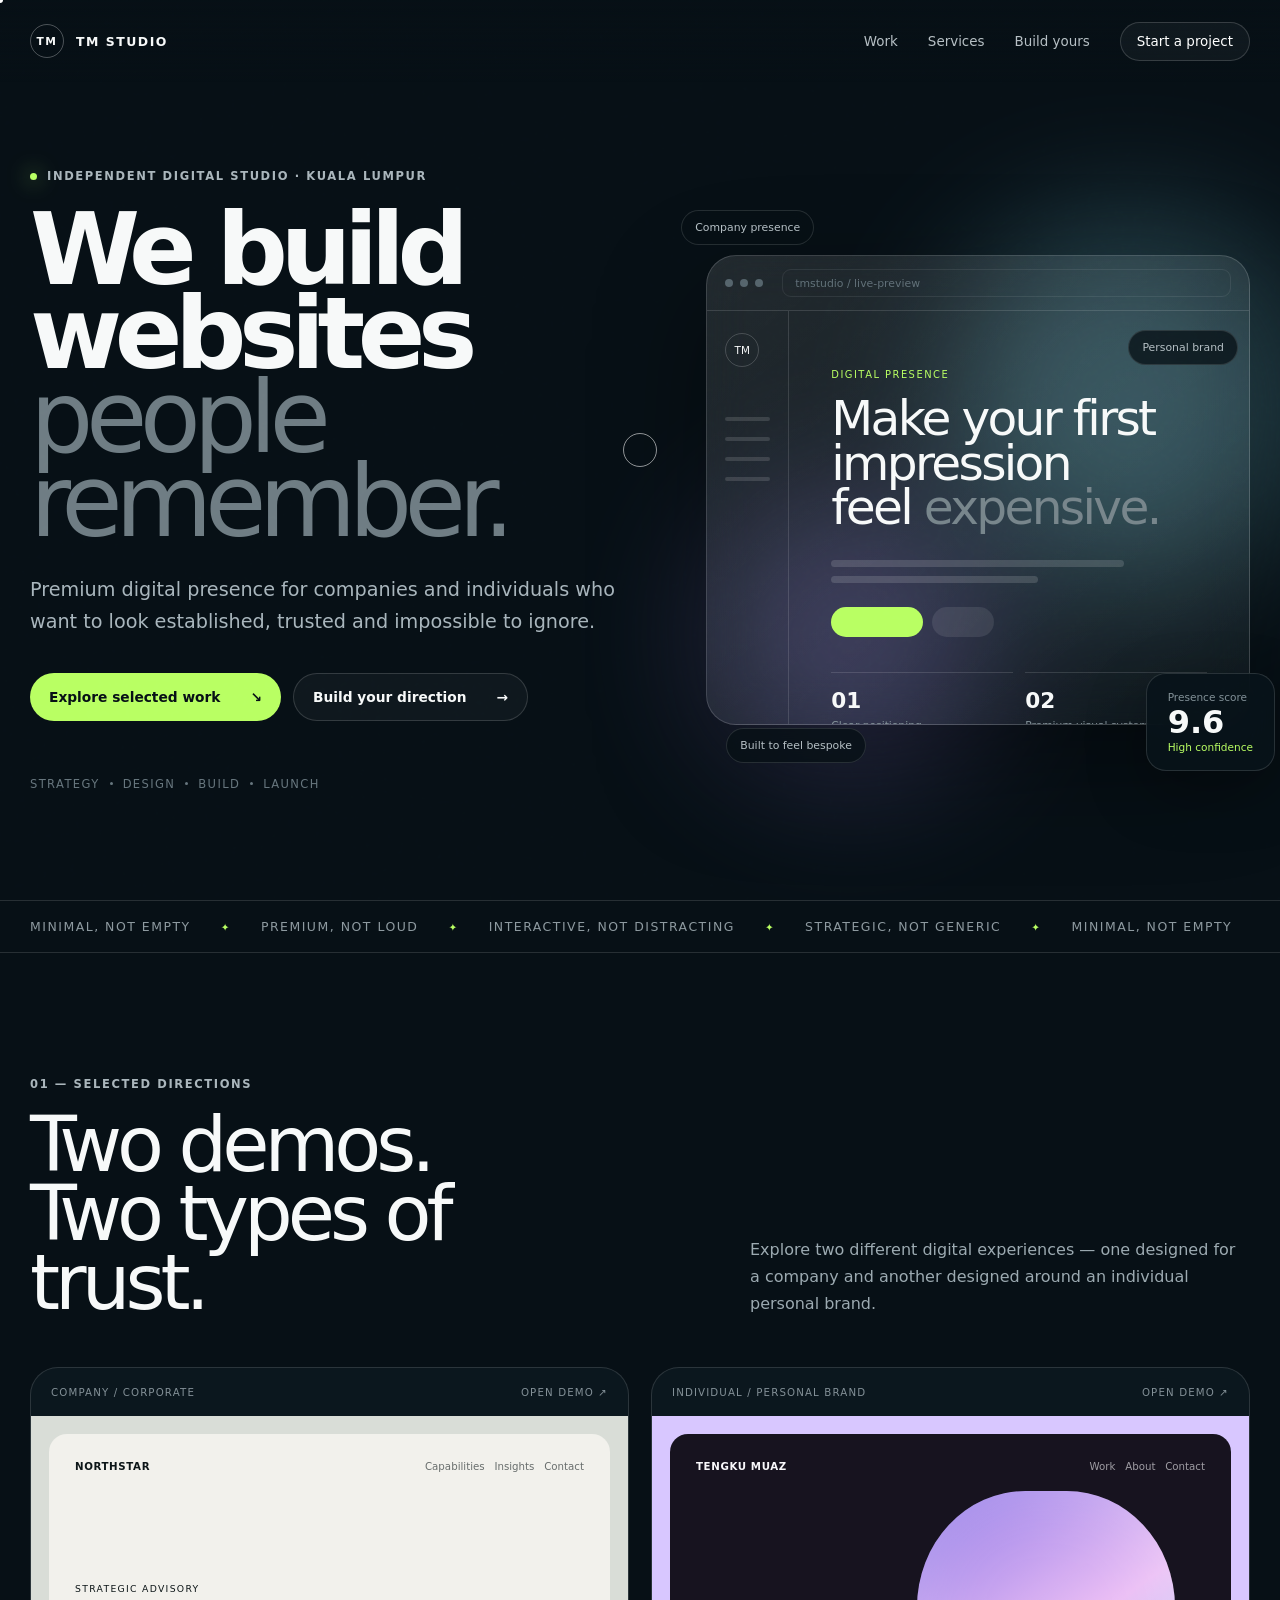
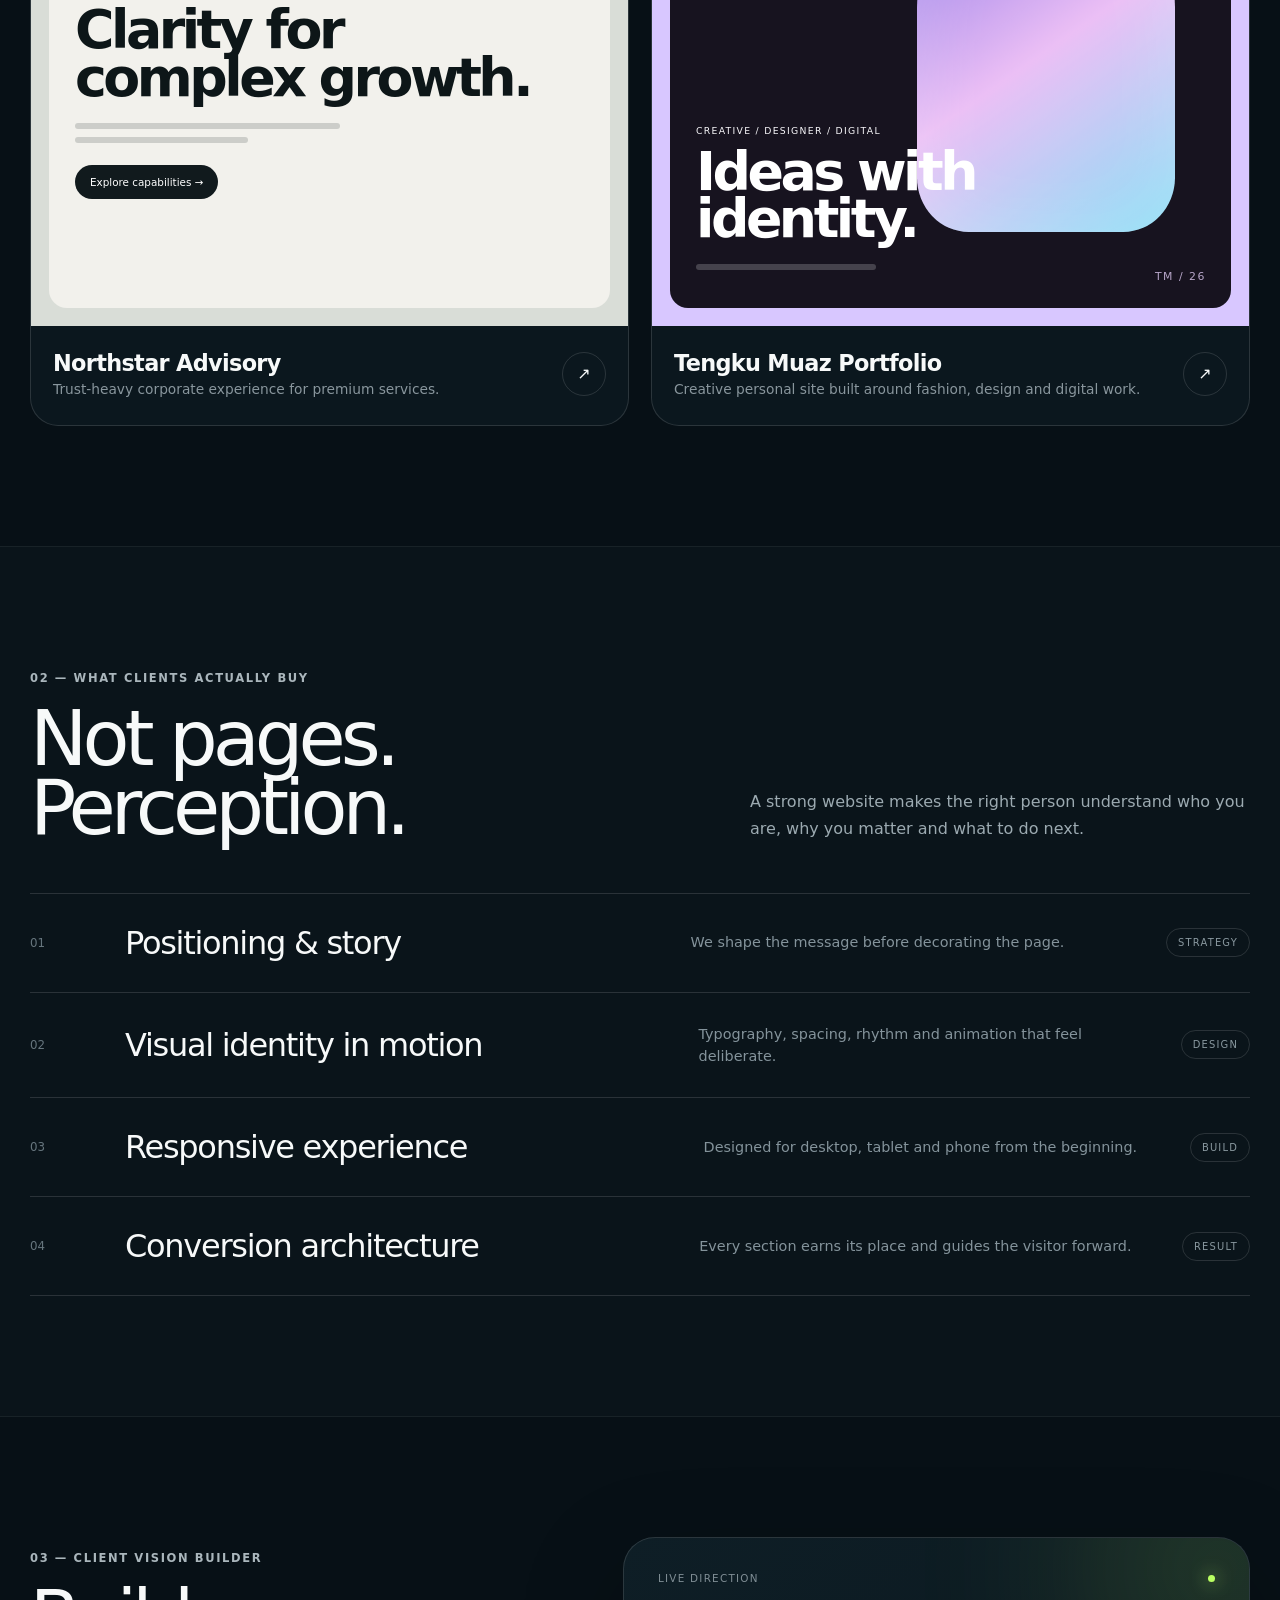
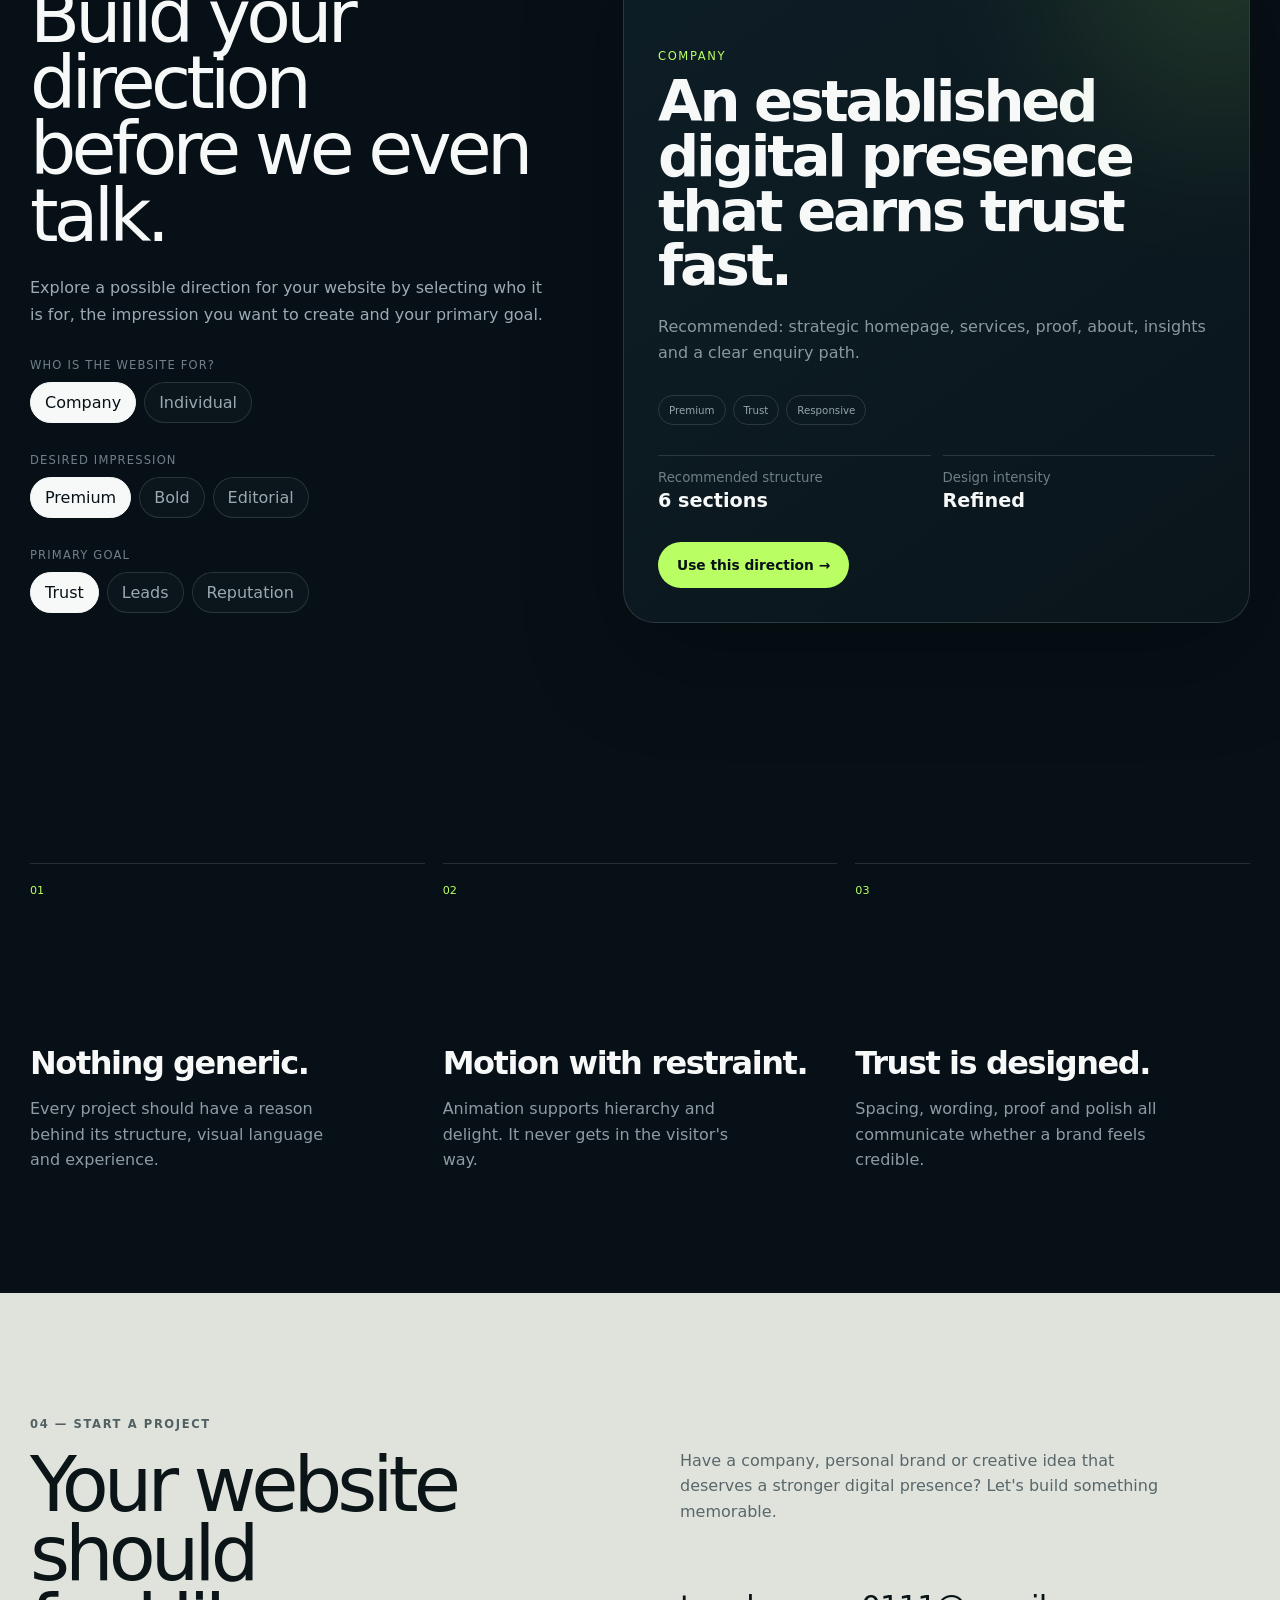
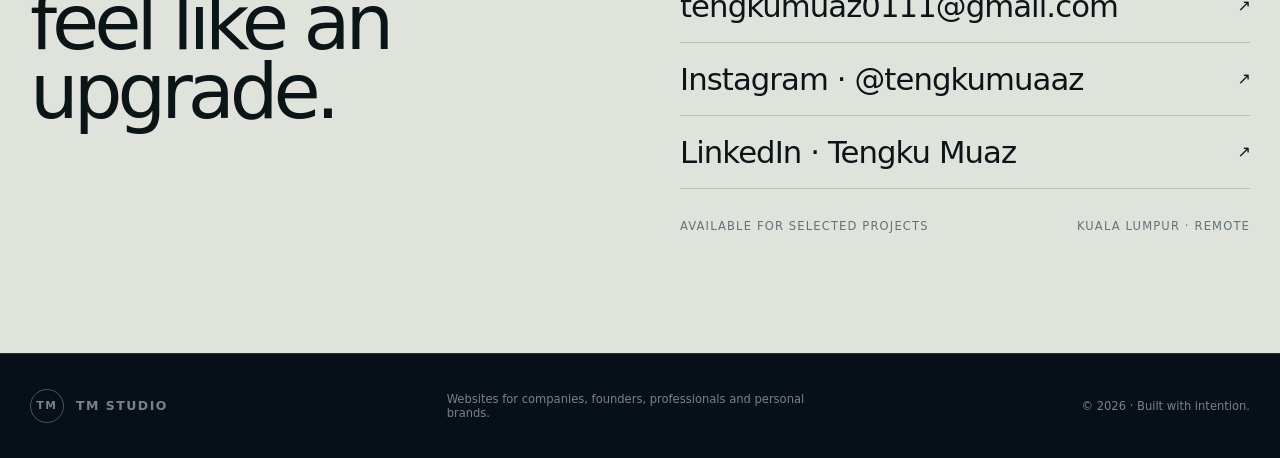
==== commit 4b9c3478: "change index" ====
--- a/index.html
+++ b/index.html
@@ -1,340 +1,1751 @@
 <!doctype html>
 <html lang="en">
+
 <head>
   <meta charset="utf-8">
-  <meta name="viewport" content="width=device-width, initial-scale=1">
-  <meta name="theme-color" content="#071016">
-  <meta name="description" content="TM STUDIO — premium websites for companies and personal brands.">
-  <title>TM STUDIO — Digital Presence, Designed to Convert</title>
-  <link rel="stylesheet" href="styles.css">
+
+  <meta
+    name="viewport"
+    content="width=device-width, initial-scale=1"
+  >
+
+  <meta
+    name="theme-color"
+    content="#071016"
+  >
+
+  <meta
+    name="description"
+    content="TM Studio creates premium digital experiences and websites for companies, professionals and personal brands."
+  >
+
+  <title>
+    TM Studio — Premium Digital Experiences
+  </title>
+
+  <link
+    rel="stylesheet"
+    href="styles.css"
+  >
 </head>
+
+
 <body data-page="home">
-  <div class="scroll-progress" aria-hidden="true"><span id="scrollProgress"></span></div>
-  <div class="noise" aria-hidden="true"></div>
-  <div class="cursor cursor-dot" aria-hidden="true"></div>
-  <div class="cursor cursor-ring" aria-hidden="true"></div>
-
-  <header class="site-header" id="top">
+
+
+  <!-- ========================================
+       SCROLL PROGRESS
+  ========================================= -->
+
+  <div
+    class="scroll-progress"
+    aria-hidden="true"
+  >
+    <span id="scrollProgress"></span>
+  </div>
+
+
+  <!-- BACKGROUND EFFECT -->
+
+  <div
+    class="noise"
+    aria-hidden="true"
+  ></div>
+
+
+  <!-- CUSTOM CURSOR -->
+
+  <div
+    class="cursor cursor-dot"
+    aria-hidden="true"
+  ></div>
+
+  <div
+    class="cursor cursor-ring"
+    aria-hidden="true"
+  ></div>
+
+
+
+  <!-- ========================================
+       HEADER
+  ========================================= -->
+
+  <header
+    class="site-header"
+    id="top"
+  >
+
     <div class="shell nav-shell">
-      <a class="brand" href="index.html" aria-label="TM STUDIO home">
-        <span class="brand-mark">AP</span>
-        <span class="brand-name">TM STUDIO</span>
+
+
+      <!-- LOGO -->
+
+      <a
+        class="brand"
+        href="index.html"
+        aria-label="TM Studio home"
+      >
+
+        <span class="brand-mark">
+          TM
+        </span>
+
+        <span class="brand-name">
+          TM STUDIO
+        </span>
+
       </a>
-      <nav class="desktop-nav" aria-label="Primary navigation">
-        <a href="#work">Work</a>
-        <a href="#services">Services</a>
-        <a href="#vision">Build yours</a>
-        <a href="#contact" class="nav-pill">Start a project</a>
+
+
+
+      <!-- DESKTOP NAV -->
+
+      <nav
+        class="desktop-nav"
+        aria-label="Primary navigation"
+      >
+
+        <a href="#work">
+          Work
+        </a>
+
+        <a href="#services">
+          Services
+        </a>
+
+        <a href="#vision">
+          Build yours
+        </a>
+
+        <a
+          href="#contact"
+          class="nav-pill"
+        >
+          Start a project
+        </a>
+
       </nav>
-      <button class="menu-btn" id="menuBtn" aria-expanded="false" aria-controls="mobileMenu" aria-label="Open menu">
-        <span></span><span></span>
+
+
+
+      <!-- MOBILE BUTTON -->
+
+      <button
+        class="menu-btn"
+        id="menuBtn"
+        aria-expanded="false"
+        aria-controls="mobileMenu"
+        aria-label="Open menu"
+      >
+
+        <span></span>
+        <span></span>
+
       </button>
+
     </div>
 
-    <div class="mobile-menu" id="mobileMenu">
+
+
+    <!-- MOBILE MENU -->
+
+    <div
+      class="mobile-menu"
+      id="mobileMenu"
+    >
+
       <div class="shell mobile-menu-inner">
-        <a href="#work">Work</a>
-        <a href="#services">Services</a>
-        <a href="#vision">Build yours</a>
-        <a href="#contact">Start a project ↗</a>
+
+        <a href="#work">
+          Work
+        </a>
+
+        <a href="#services">
+          Services
+        </a>
+
+        <a href="#vision">
+          Build yours
+        </a>
+
+        <a href="#contact">
+          Start a project ↗
+        </a>
+
       </div>
+
     </div>
+
   </header>
 
+
+
+  <!-- ========================================
+       MAIN
+  ========================================= -->
+
   <main>
+
+
+
+    <!-- ========================================
+         HERO
+    ========================================= -->
+
     <section class="hero shell">
+
+
       <div class="hero-copy reveal">
-        <div class="kicker"><span class="signal"></span> Independent digital studio · Kuala Lumpur</div>
+
+
+        <div class="kicker">
+
+          <span class="signal"></span>
+
+          Independent digital studio · Kuala Lumpur
+
+        </div>
+
+
+
         <h1>
+
           We build websites
-          <span class="hero-line muted">people remember.</span>
+
+          <span class="hero-line muted">
+            people remember.
+          </span>
+
         </h1>
+
+
+
         <p class="hero-lead">
-          Premium digital presence for companies and individuals who want to look established,
+
+          Premium digital presence for companies and
+          individuals who want to look established,
           trusted and impossible to ignore.
+
         </p>
+
+
+
         <div class="hero-actions">
-          <a href="#work" class="button button-primary magnetic">
-            <span>Explore selected work</span><span>↘</span>
+
+
+          <a
+            href="#work"
+            class="button button-primary magnetic"
+          >
+
+            <span>
+              Explore selected work
+            </span>
+
+            <span>
+              ↘
+            </span>
+
           </a>
-          <a href="#vision" class="button button-ghost magnetic">
-            <span>Build your direction</span><span>→</span>
+
+
+
+          <a
+            href="#vision"
+            class="button button-ghost magnetic"
+          >
+
+            <span>
+              Build your direction
+            </span>
+
+            <span>
+              →
+            </span>
+
           </a>
+
+
         </div>
+
+
+
         <div class="micro-proof">
-          <span>Strategy</span><i></i><span>Design</span><i></i><span>Build</span><i></i><span>Launch</span>
+
+          <span>Strategy</span>
+
+          <i></i>
+
+          <span>Design</span>
+
+          <i></i>
+
+          <span>Build</span>
+
+          <i></i>
+
+          <span>Launch</span>
+
         </div>
+
+
       </div>
 
-      <div class="hero-stage reveal delay-1" data-tilt>
+
+
+      <!-- HERO VISUAL -->
+
+      <div
+        class="hero-stage reveal delay-1"
+        data-tilt
+      >
+
+
         <div class="orb orb-a"></div>
+
         <div class="orb orb-b"></div>
 
-        <div class="stage-label label-a">Company presence</div>
-        <div class="stage-label label-b">Personal brand</div>
-        <div class="stage-label label-c">Built to feel bespoke</div>
+
+
+        <div class="stage-label label-a">
+          Company presence
+        </div>
+
+        <div class="stage-label label-b">
+          Personal brand
+        </div>
+
+        <div class="stage-label label-c">
+          Built to feel bespoke
+        </div>
+
+
 
         <div class="browser-card">
+
+
           <div class="browser-chrome">
-            <span></span><span></span><span></span>
-            <div class="browser-url">tmstudo.studio / live-preview</div>
+
+            <span></span>
+
+            <span></span>
+
+            <span></span>
+
+
+            <div class="browser-url">
+
+              tmstudio / live-preview
+
+            </div>
+
           </div>
+
+
+
           <div class="browser-layout">
+
+
             <aside class="browser-sidebar">
-              <span class="tiny-logo">AP</span>
-              <div class="sidebar-lines"><i></i><i></i><i></i><i></i></div>
+
+
+              <span class="tiny-logo">
+                TM
+              </span>
+
+
+              <div class="sidebar-lines">
+
+                <i></i>
+
+                <i></i>
+
+                <i></i>
+
+                <i></i>
+
+              </div>
+
+
             </aside>
+
+
+
             <div class="browser-main">
-              <span class="mini-eyebrow">DIGITAL PRESENCE</span>
-              <div class="demo-heading">Make your first impression<br>feel <em>expensive.</em></div>
+
+
+              <span class="mini-eyebrow">
+
+                DIGITAL PRESENCE
+
+              </span>
+
+
+
+              <div class="demo-heading">
+
+                Make your first impression<br>
+
+                feel <em>expensive.</em>
+
+              </div>
+
+
+
               <div class="demo-copy"></div>
+
               <div class="demo-copy short"></div>
-              <div class="demo-actions"><i></i><i></i></div>
+
+
+
+              <div class="demo-actions">
+
+                <i></i>
+
+                <i></i>
+
+              </div>
+
+
+
               <div class="demo-stats">
-                <div><b>01</b><span>Clear positioning</span></div>
-                <div><b>02</b><span>Premium visual system</span></div>
+
+
+                <div>
+
+                  <b>
+                    01
+                  </b>
+
+                  <span>
+                    Clear positioning
+                  </span>
+
+                </div>
+
+
+
+                <div>
+
+                  <b>
+                    02
+                  </b>
+
+                  <span>
+                    Premium visual system
+                  </span>
+
+                </div>
+
+
               </div>
+
+
             </div>
+
           </div>
+
         </div>
 
+
+
         <div class="floating-score">
-          <span>Presence score</span>
-          <strong>9.6</strong>
-          <i>High confidence</i>
+
+          <span>
+            Presence score
+          </span>
+
+          <strong>
+            9.6
+          </strong>
+
+          <i>
+            High confidence
+          </i>
+
         </div>
+
+
       </div>
+
+
     </section>
 
+
+
+    <!-- ========================================
+         MARQUEE
+    ========================================= -->
+
     <section class="manifesto">
-      <div class="shell marquee-wrap" aria-label="Design principles">
+
+
+      <div
+        class="shell marquee-wrap"
+        aria-label="Design principles"
+      >
+
+
         <div class="marquee-track">
-          <span>Minimal, not empty</span><b>✦</b>
-          <span>Premium, not loud</span><b>✦</b>
-          <span>Interactive, not distracting</span><b>✦</b>
-          <span>Strategic, not generic</span><b>✦</b>
-          <span>Minimal, not empty</span><b>✦</b>
-          <span>Premium, not loud</span><b>✦</b>
+
+
+          <span>
+            Minimal, not empty
+          </span>
+
+          <b>✦</b>
+
+
+          <span>
+            Premium, not loud
+          </span>
+
+          <b>✦</b>
+
+
+          <span>
+            Interactive, not distracting
+          </span>
+
+          <b>✦</b>
+
+
+          <span>
+            Strategic, not generic
+          </span>
+
+          <b>✦</b>
+
+
+          <span>
+            Minimal, not empty
+          </span>
+
+          <b>✦</b>
+
+
+          <span>
+            Premium, not loud
+          </span>
+
+          <b>✦</b>
+
+
         </div>
+
+
       </div>
+
+
     </section>
 
-    <section class="section shell" id="work">
+
+
+    <!-- ========================================
+         SELECTED WORK
+    ========================================= -->
+
+    <section
+      class="section shell"
+      id="work"
+    >
+
+
       <div class="section-head reveal">
+
+
         <div>
-          <span class="section-index">01 — SELECTED DIRECTIONS</span>
-          <h2>Two demos.<br>Two types of trust.</h2>
+
+
+          <span class="section-index">
+
+            01 — SELECTED DIRECTIONS
+
+          </span>
+
+
+          <h2>
+
+            Two demos.<br>
+
+            Two types of trust.
+
+          </h2>
+
+
         </div>
-        <p>Open both. They are designed as real client-facing examples, not placeholder mockups.</p>
+
+
+
+        <p>
+
+          Explore two different digital experiences —
+          one designed for a company and another
+          designed around an individual personal brand.
+
+        </p>
+
+
       </div>
 
+
+
       <div class="project-grid">
-        <a href="company.html" class="project-card company-card reveal" data-tilt>
+
+
+
+        <!-- ========================================
+             COMPANY DEMO
+        ========================================= -->
+
+        <a
+          href="company.html"
+          class="project-card company-card reveal"
+          data-tilt
+        >
+
+
           <div class="project-topline">
-            <span>COMPANY / CORPORATE</span>
-            <span>OPEN DEMO ↗</span>
+
+
+            <span>
+
+              COMPANY / CORPORATE
+
+            </span>
+
+
+            <span>
+
+              OPEN DEMO ↗
+
+            </span>
+
+
           </div>
+
+
+
           <div class="project-art">
+
+
             <div class="company-mini">
-              <div class="mini-nav"><b>NORTHSTAR</b><span>Capabilities&nbsp;&nbsp; Insights&nbsp;&nbsp; Contact</span></div>
+
+
+              <div class="mini-nav">
+
+
+                <b>
+                  NORTHSTAR
+                </b>
+
+
+                <span>
+
+                  Capabilities&nbsp;&nbsp;
+                  Insights&nbsp;&nbsp;
+                  Contact
+
+                </span>
+
+
+              </div>
+
+
+
               <div class="mini-hero">
-                <small>STRATEGIC ADVISORY</small>
-                <h3>Clarity for<br>complex growth.</h3>
-                <p></p><p class="mini-short"></p>
-                <button type="button">Explore capabilities →</button>
+
+
+                <small>
+
+                  STRATEGIC ADVISORY
+
+                </small>
+
+
+                <h3>
+
+                  Clarity for<br>
+                  complex growth.
+
+                </h3>
+
+
+                <p></p>
+
+                <p class="mini-short"></p>
+
+
+                <button type="button">
+
+                  Explore capabilities →
+
+                </button>
+
+
               </div>
+
+
             </div>
+
+
           </div>
+
+
+
           <div class="project-meta">
+
+
             <div>
-              <h3>Northstar Advisory</h3>
-              <p>Trust-heavy corporate experience for premium services.</p>
+
+
+              <h3>
+
+                Northstar Advisory
+
+              </h3>
+
+
+              <p>
+
+                Trust-heavy corporate experience
+                for premium services.
+
+              </p>
+
+
             </div>
-            <span class="round-arrow">↗</span>
+
+
+
+            <span class="round-arrow">
+
+              ↗
+
+            </span>
+
+
           </div>
+
+
         </a>
 
-        <a href="individual.html" class="project-card personal-card reveal delay-1" data-tilt>
+
+
+        <!-- ========================================
+             TENGKU MUAZ PERSONAL DEMO
+        ========================================= -->
+
+        <a
+          href="individual.html"
+          class="project-card personal-card reveal delay-1"
+          data-tilt
+        >
+
+
           <div class="project-topline">
-            <span>INDIVIDUAL / PERSONAL BRAND</span>
-            <span>OPEN DEMO ↗</span>
+
+
+            <span>
+
+              INDIVIDUAL / PERSONAL BRAND
+
+            </span>
+
+
+            <span>
+
+              OPEN DEMO ↗
+
+            </span>
+
+
           </div>
+
+
+
           <div class="project-art">
+
+
             <div class="personal-mini">
-              <div class="mini-nav"><b>ELI VOSS</b><span>Work&nbsp;&nbsp; About&nbsp;&nbsp; Contact</span></div>
+
+
+              <div class="mini-nav">
+
+
+                <b>
+
+                  TENGKU MUAZ
+
+                </b>
+
+
+                <span>
+
+                  Work&nbsp;&nbsp;
+                  About&nbsp;&nbsp;
+                  Contact
+
+                </span>
+
+
+              </div>
+
+
+
               <div class="portrait-shape"></div>
+
+
+
               <div class="mini-hero personal">
-                <small>CREATIVE DIRECTOR</small>
-                <h3>Ideas with<br>presence.</h3>
+
+
+                <small>
+
+                  CREATIVE / DESIGNER / DIGITAL
+
+                </small>
+
+
+                <h3>
+
+                  Ideas with<br>
+                  identity.
+
+                </h3>
+
+
                 <p></p>
+
+
               </div>
-              <div class="signature">EV / 26</div>
+
+
+
+              <div class="signature">
+
+                TM / 26
+
+              </div>
+
+
             </div>
+
+
           </div>
+
+
+
           <div class="project-meta">
+
+
             <div>
-              <h3>Eli Voss Portfolio</h3>
-              <p>Editorial personal site built around reputation and work.</p>
+
+
+              <h3>
+
+                Tengku Muaz Portfolio
+
+              </h3>
+
+
+              <p>
+
+                Creative personal site built around
+                fashion, design and digital work.
+
+              </p>
+
+
             </div>
-            <span class="round-arrow">↗</span>
+
+
+
+            <span class="round-arrow">
+
+              ↗
+
+            </span>
+
+
           </div>
+
+
         </a>
+
+
       </div>
+
+
     </section>
 
-    <section class="section services-section" id="services">
+
+
+    <!-- ========================================
+         SERVICES
+    ========================================= -->
+
+    <section
+      class="section services-section"
+      id="services"
+    >
+
+
       <div class="shell">
+
+
         <div class="section-head reveal">
+
+
           <div>
-            <span class="section-index">02 — WHAT CLIENTS ACTUALLY BUY</span>
-            <h2>Not pages.<br>Perception.</h2>
+
+
+            <span class="section-index">
+
+              02 — WHAT CLIENTS ACTUALLY BUY
+
+            </span>
+
+
+            <h2>
+
+              Not pages.<br>
+
+              Perception.
+
+            </h2>
+
+
           </div>
-          <p>A strong website makes the right person understand who you are, why you matter and what to do next.</p>
+
+
+
+          <p>
+
+            A strong website makes the right person
+            understand who you are, why you matter
+            and what to do next.
+
+          </p>
+
+
         </div>
 
+
+
         <div class="service-list">
+
+
+
           <article class="service-row spotlight-card reveal">
-            <span class="service-num">01</span>
-            <h3>Positioning & story</h3>
-            <p>We shape the message before decorating the page.</p>
-            <span class="service-tag">STRATEGY</span>
+
+
+            <span class="service-num">
+
+              01
+
+            </span>
+
+
+            <h3>
+
+              Positioning & story
+
+            </h3>
+
+
+            <p>
+
+              We shape the message before
+              decorating the page.
+
+            </p>
+
+
+            <span class="service-tag">
+
+              STRATEGY
+
+            </span>
+
+
           </article>
+
+
+
           <article class="service-row spotlight-card reveal">
-            <span class="service-num">02</span>
-            <h3>Visual identity in motion</h3>
-            <p>Typography, spacing, rhythm and animation that feel deliberate.</p>
-            <span class="service-tag">DESIGN</span>
+
+
+            <span class="service-num">
+
+              02
+
+            </span>
+
+
+            <h3>
+
+              Visual identity in motion
+
+            </h3>
+
+
+            <p>
+
+              Typography, spacing, rhythm and
+              animation that feel deliberate.
+
+            </p>
+
+
+            <span class="service-tag">
+
+              DESIGN
+
+            </span>
+
+
           </article>
+
+
+
           <article class="service-row spotlight-card reveal">
-            <span class="service-num">03</span>
-            <h3>Responsive experience</h3>
-            <p>Designed for desktop, tablet and phone from the beginning.</p>
-            <span class="service-tag">BUILD</span>
+
+
+            <span class="service-num">
+
+              03
+
+            </span>
+
+
+            <h3>
+
+              Responsive experience
+
+            </h3>
+
+
+            <p>
+
+              Designed for desktop, tablet
+              and phone from the beginning.
+
+            </p>
+
+
+            <span class="service-tag">
+
+              BUILD
+
+            </span>
+
+
           </article>
+
+
+
           <article class="service-row spotlight-card reveal">
-            <span class="service-num">04</span>
-            <h3>Conversion architecture</h3>
-            <p>Every section earns its place and guides the visitor forward.</p>
-            <span class="service-tag">RESULT</span>
+
+
+            <span class="service-num">
+
+              04
+
+            </span>
+
+
+            <h3>
+
+              Conversion architecture
+
+            </h3>
+
+
+            <p>
+
+              Every section earns its place and
+              guides the visitor forward.
+
+            </p>
+
+
+            <span class="service-tag">
+
+              RESULT
+
+            </span>
+
+
           </article>
+
+
         </div>
+
+
       </div>
+
+
     </section>
 
-    <section class="section shell" id="vision">
+
+
+    <!-- ========================================
+         CLIENT VISION BUILDER
+    ========================================= -->
+
+    <section
+      class="section shell"
+      id="vision"
+    >
+
+
       <div class="vision-grid">
+
+
+
         <div class="vision-copy reveal">
-          <span class="section-index">03 — CLIENT VISION BUILDER</span>
-          <h2>Build your direction<br>before we even talk.</h2>
+
+
+          <span class="section-index">
+
+            03 — CLIENT VISION BUILDER
+
+          </span>
+
+
+          <h2>
+
+            Build your direction<br>
+
+            before we even talk.
+
+          </h2>
+
+
           <p>
-            This interactive brief is intentionally part of the portfolio:
-            it makes the website feel like a service, not a brochure.
+
+            Explore a possible direction for your
+            website by selecting who it is for,
+            the impression you want to create
+            and your primary goal.
+
           </p>
 
+
+
+          <!-- AUDIENCE -->
+
           <div class="control-group">
-            <label>Who is the website for?</label>
-            <div class="choice-row" data-control="audience">
-              <button class="choice active" data-value="Company">Company</button>
-              <button class="choice" data-value="Individual">Individual</button>
+
+
+            <label>
+
+              Who is the website for?
+
+            </label>
+
+
+            <div
+              class="choice-row"
+              data-control="audience"
+            >
+
+
+              <button
+                class="choice active"
+                data-value="Company"
+              >
+
+                Company
+
+              </button>
+
+
+              <button
+                class="choice"
+                data-value="Individual"
+              >
+
+                Individual
+
+              </button>
+
+
             </div>
+
+
           </div>
 
+
+
+          <!-- TONE -->
+
           <div class="control-group">
-            <label>Desired impression</label>
-            <div class="choice-row" data-control="tone">
-              <button class="choice active" data-value="Premium">Premium</button>
-              <button class="choice" data-value="Bold">Bold</button>
-              <button class="choice" data-value="Editorial">Editorial</button>
+
+
+            <label>
+
+              Desired impression
+
+            </label>
+
+
+            <div
+              class="choice-row"
+              data-control="tone"
+            >
+
+
+              <button
+                class="choice active"
+                data-value="Premium"
+              >
+
+                Premium
+
+              </button>
+
+
+              <button
+                class="choice"
+                data-value="Bold"
+              >
+
+                Bold
+
+              </button>
+
+
+              <button
+                class="choice"
+                data-value="Editorial"
+              >
+
+                Editorial
+
+              </button>
+
+
             </div>
+
+
           </div>
 
+
+
+          <!-- GOAL -->
+
           <div class="control-group">
-            <label>Primary goal</label>
-            <div class="choice-row" data-control="goal">
-              <button class="choice active" data-value="Trust">Trust</button>
-              <button class="choice" data-value="Leads">Leads</button>
-              <button class="choice" data-value="Reputation">Reputation</button>
+
+
+            <label>
+
+              Primary goal
+
+            </label>
+
+
+            <div
+              class="choice-row"
+              data-control="goal"
+            >
+
+
+              <button
+                class="choice active"
+                data-value="Trust"
+              >
+
+                Trust
+
+              </button>
+
+
+              <button
+                class="choice"
+                data-value="Leads"
+              >
+
+                Leads
+
+              </button>
+
+
+              <button
+                class="choice"
+                data-value="Reputation"
+              >
+
+                Reputation
+
+              </button>
+
+
             </div>
+
+
           </div>
+
+
         </div>
 
-        <div class="vision-preview reveal delay-1" id="visionPreview">
+
+
+        <!-- LIVE PREVIEW -->
+
+        <div
+          class="vision-preview reveal delay-1"
+          id="visionPreview"
+        >
+
+
           <div class="preview-top">
-            <span>LIVE DIRECTION</span>
+
+
+            <span>
+
+              LIVE DIRECTION
+
+            </span>
+
+
             <i></i>
+
+
           </div>
-          <div class="preview-type" id="previewAudience">Company</div>
-          <h3 id="previewHeadline">An established digital presence that earns trust fast.</h3>
+
+
+
+          <div
+            class="preview-type"
+            id="previewAudience"
+          >
+
+            Company
+
+          </div>
+
+
+
+          <h3 id="previewHeadline">
+
+            An established digital presence
+            that earns trust fast.
+
+          </h3>
+
+
+
           <p id="previewDescription">
-            Recommended: strategic homepage, services, proof, about, insights and a clear enquiry path.
+
+            Recommended: strategic homepage,
+            services, proof, about, insights
+            and a clear enquiry path.
+
           </p>
+
+
+
           <div class="preview-tags">
-            <span id="previewTone">Premium</span>
-            <span id="previewGoal">Trust</span>
-            <span>Responsive</span>
+
+
+            <span id="previewTone">
+
+              Premium
+
+            </span>
+
+
+            <span id="previewGoal">
+
+              Trust
+
+            </span>
+
+
+            <span>
+
+              Responsive
+
+            </span>
+
+
           </div>
+
+
+
           <div class="preview-score">
+
+
             <div>
-              <small>Recommended structure</small>
-              <strong id="previewPages">6 sections</strong>
+
+
+              <small>
+
+                Recommended structure
+
+              </small>
+
+
+              <strong id="previewPages">
+
+                6 sections
+
+              </strong>
+
+
             </div>
+
+
+
             <div>
-              <small>Design intensity</small>
-              <strong id="previewIntensity">Refined</strong>
+
+
+              <small>
+
+                Design intensity
+
+              </small>
+
+
+              <strong id="previewIntensity">
+
+                Refined
+
+              </strong>
+
+
             </div>
+
+
           </div>
-          <a href="#contact" class="button button-primary magnetic">Use this direction →</a>
+
+
+
+          <a
+            href="#contact"
+            class="button button-primary magnetic"
+          >
+
+            Use this direction →
+
+          </a>
+
+
         </div>
+
+
       </div>
+
+
     </section>
 
+
+
+    <!-- ========================================
+         PRINCIPLES
+    ========================================= -->
+
     <section class="section shell">
+
+
       <div class="principles-grid">
+
+
+
         <article class="principle reveal">
-          <span>01</span>
-          <h3>Nothing generic.</h3>
-          <p>No “About / Services / Contact” template thinking without a reason behind the structure.</p>
+
+
+          <span>
+            01
+          </span>
+
+
+          <h3>
+
+            Nothing generic.
+
+          </h3>
+
+
+          <p>
+
+            Every project should have a reason
+            behind its structure, visual language
+            and experience.
+
+          </p>
+
+
         </article>
+
+
+
         <article class="principle reveal delay-1">
-          <span>02</span>
-          <h3>Motion with restraint.</h3>
-          <p>Animation supports hierarchy and delight. It never gets in the visitor's way.</p>
+
+
+          <span>
+            02
+          </span>
+
+
+          <h3>
+
+            Motion with restraint.
+
+          </h3>
+
+
+          <p>
+
+            Animation supports hierarchy and delight.
+            It never gets in the visitor's way.
+
+          </p>
+
+
         </article>
+
+
+
         <article class="principle reveal delay-2">
-          <span>03</span>
-          <h3>Trust is designed.</h3>
-          <p>Spacing, wording, proof and polish all communicate whether a brand feels credible.</p>
+
+
+          <span>
+            03
+          </span>
+
+
+          <h3>
+
+            Trust is designed.
+
+          </h3>
+
+
+          <p>
+
+            Spacing, wording, proof and polish
+            all communicate whether a brand
+            feels credible.
+
+          </p>
+
+
         </article>
+
+
       </div>
+
+
     </section>
 
-    <section class="contact-section" id="contact">
+
+
+    <!-- ========================================
+         CONTACT
+    ========================================= -->
+
+    <section
+      class="contact-section"
+      id="contact"
+    >
+
+
       <div class="shell contact-grid">
+
+
+
         <div class="reveal">
-          <span class="section-index">04 — START A PROJECT</span>
-          <h2>Your website should<br>feel like an upgrade.</h2>
+
+
+          <span class="section-index">
+
+            04 — START A PROJECT
+
+          </span>
+
+
+          <h2>
+
+            Your website should<br>
+
+            feel like an upgrade.
+
+          </h2>
+
+
         </div>
+
+
+
         <div class="contact-panel reveal delay-1">
-          <p>Replace the contact details below with yours, then this site is ready to become your public portfolio.</p>
-          <a href="mailto:hello@example.com" class="contact-link">hello@example.com <span>↗</span></a>
-          <a href="#" class="contact-link">WhatsApp <span>↗</span></a>
+
+
+          <p>
+
+            Have a company, personal brand or
+            creative idea that deserves a stronger
+            digital presence? Let's build something
+            memorable.
+
+          </p>
+
+
+
+          <!-- EMAIL -->
+
+          <a
+            href="mailto:tengkumuaz0111@gmail.com"
+            class="contact-link"
+          >
+
+            tengkumuaz0111@gmail.com
+
+            <span>
+              ↗
+            </span>
+
+          </a>
+
+
+
+          <!-- INSTAGRAM -->
+
+          <a
+            href="https://www.instagram.com/tengkumuaaz/"
+            target="_blank"
+            rel="noopener noreferrer"
+            class="contact-link"
+          >
+
+            Instagram · @tengkumuaaz
+
+            <span>
+              ↗
+            </span>
+
+          </a>
+
+
+
+          <!-- LINKEDIN -->
+
+          <a
+            href="https://www.linkedin.com/in/tengku-muaz-tengku-ubaidillah-b92645419"
+            target="_blank"
+            rel="noopener noreferrer"
+            class="contact-link"
+          >
+
+            LinkedIn · Tengku Muaz
+
+            <span>
+              ↗
+            </span>
+
+          </a>
+
+
+
           <div class="contact-foot">
-            <span>Available for selected projects</span>
-            <span>Kuala Lumpur · Remote</span>
+
+
+            <span>
+
+              Available for selected projects
+
+            </span>
+
+
+            <span>
+
+              Kuala Lumpur · Remote
+
+            </span>
+
+
           </div>
+
+
         </div>
+
+
       </div>
+
+
     </section>
+
+
   </main>
 
+
+
+  <!-- ========================================
+       FOOTER
+  ========================================= -->
+
   <footer class="site-footer">
+
+
     <div class="shell footer-grid">
-      <a class="brand" href="#top"><span class="brand-mark">AP</span><span class="brand-name">TM STUDIO</span></a>
-      <p>Websites for companies, founders, professionals and personal brands.</p>
-      <p>© <span data-year></span> · Built with intention.</p>
+
+
+      <a
+        class="brand"
+        href="#top"
+      >
+
+
+        <span class="brand-mark">
+
+          TM
+
+        </span>
+
+
+        <span class="brand-name">
+
+          TM STUDIO
+
+        </span>
+
+
+      </a>
+
+
+
+      <p>
+
+        Websites for companies, founders,
+        professionals and personal brands.
+
+      </p>
+
+
+
+      <p>
+
+        © <span data-year></span>
+        · Built with intention.
+
+      </p>
+
+
     </div>
+
+
   </footer>
 
+
+
+  <!-- JAVASCRIPT -->
+
   <script src="script.js"></script>
+
+
 </body>
-</html>
+
+</html>
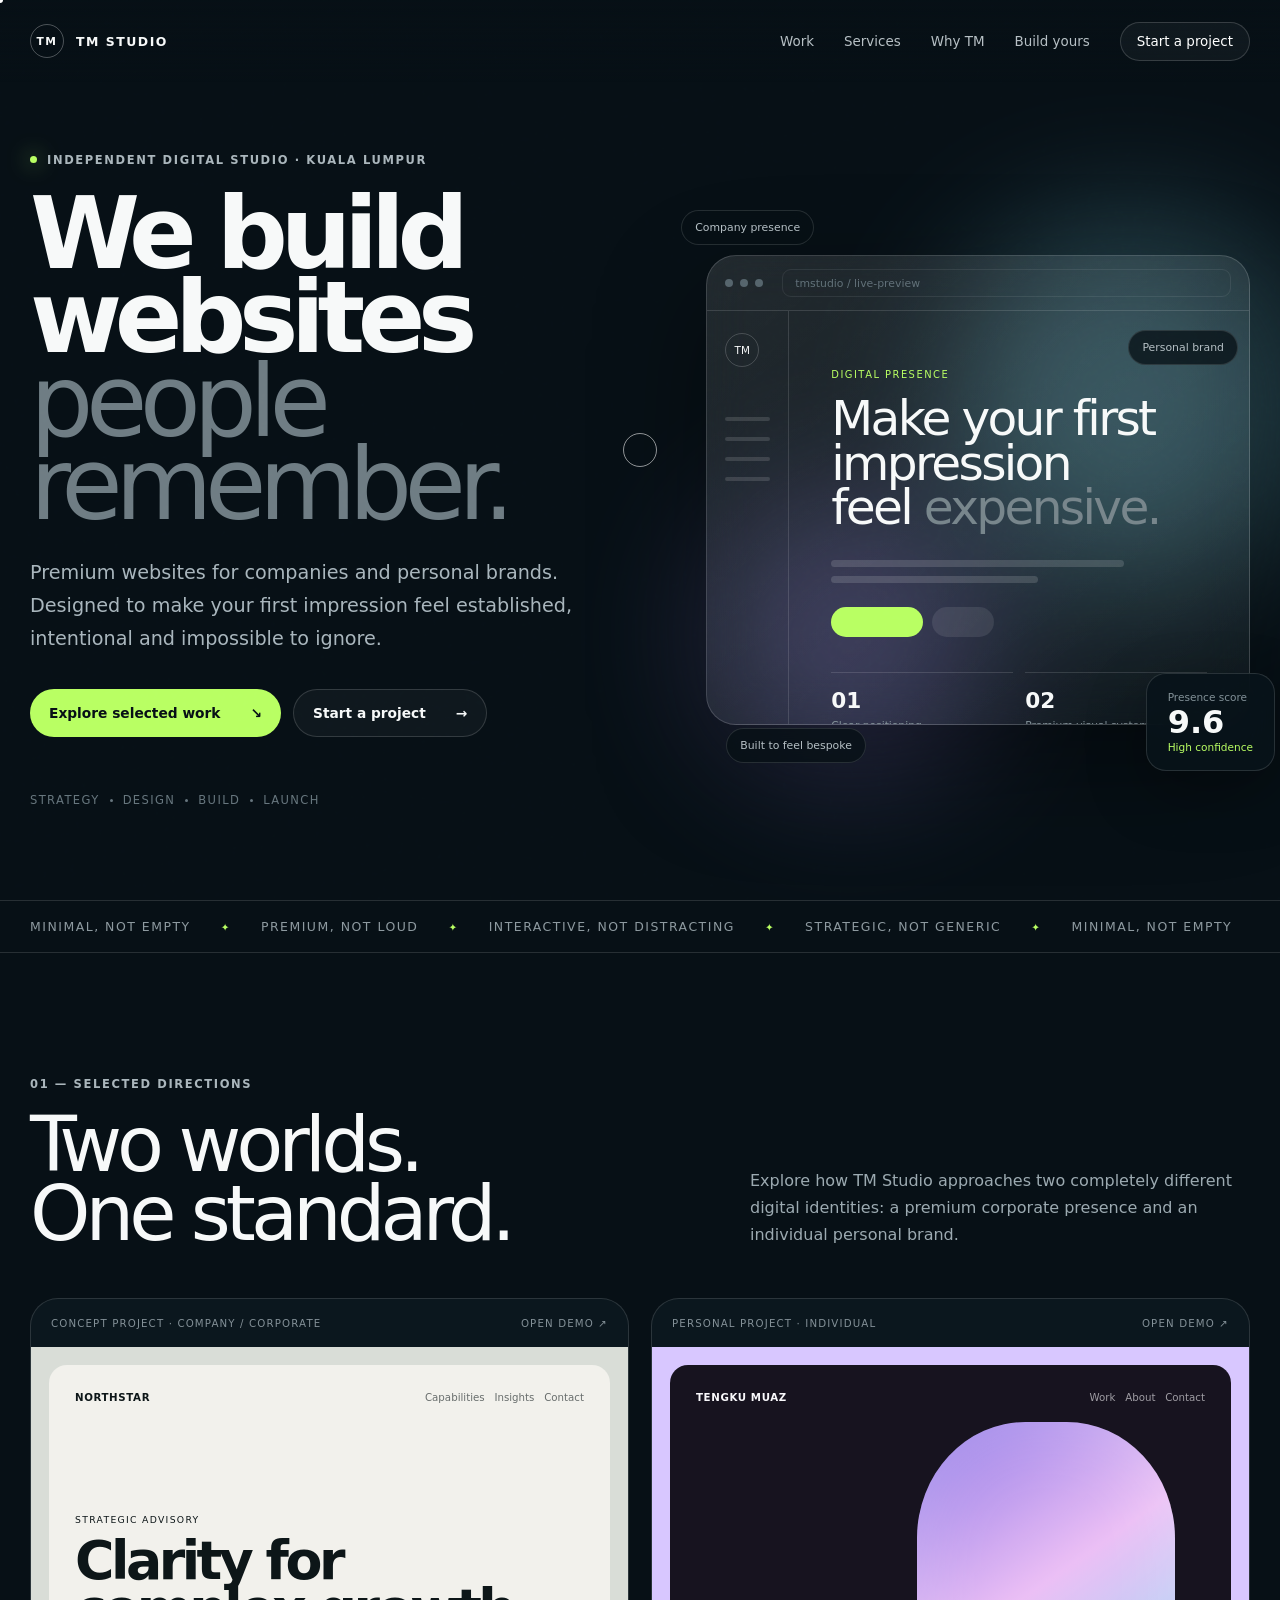
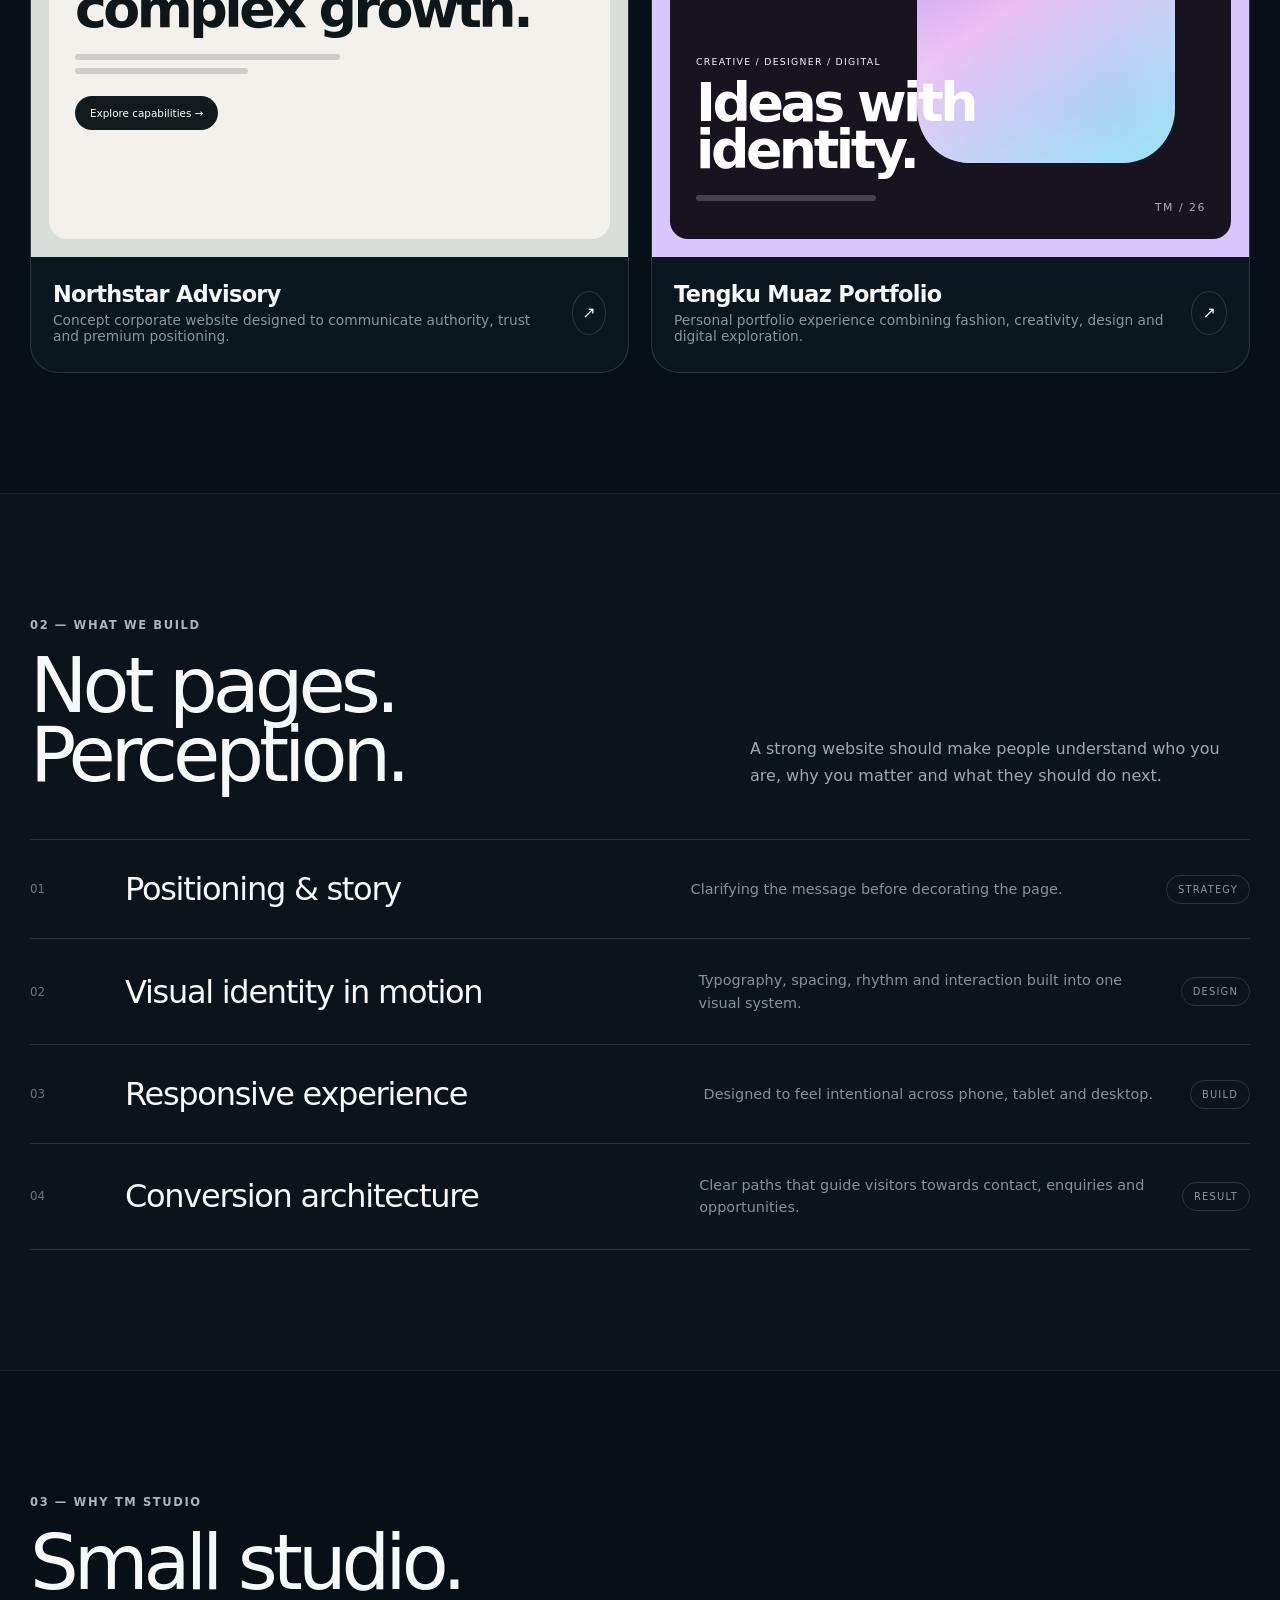
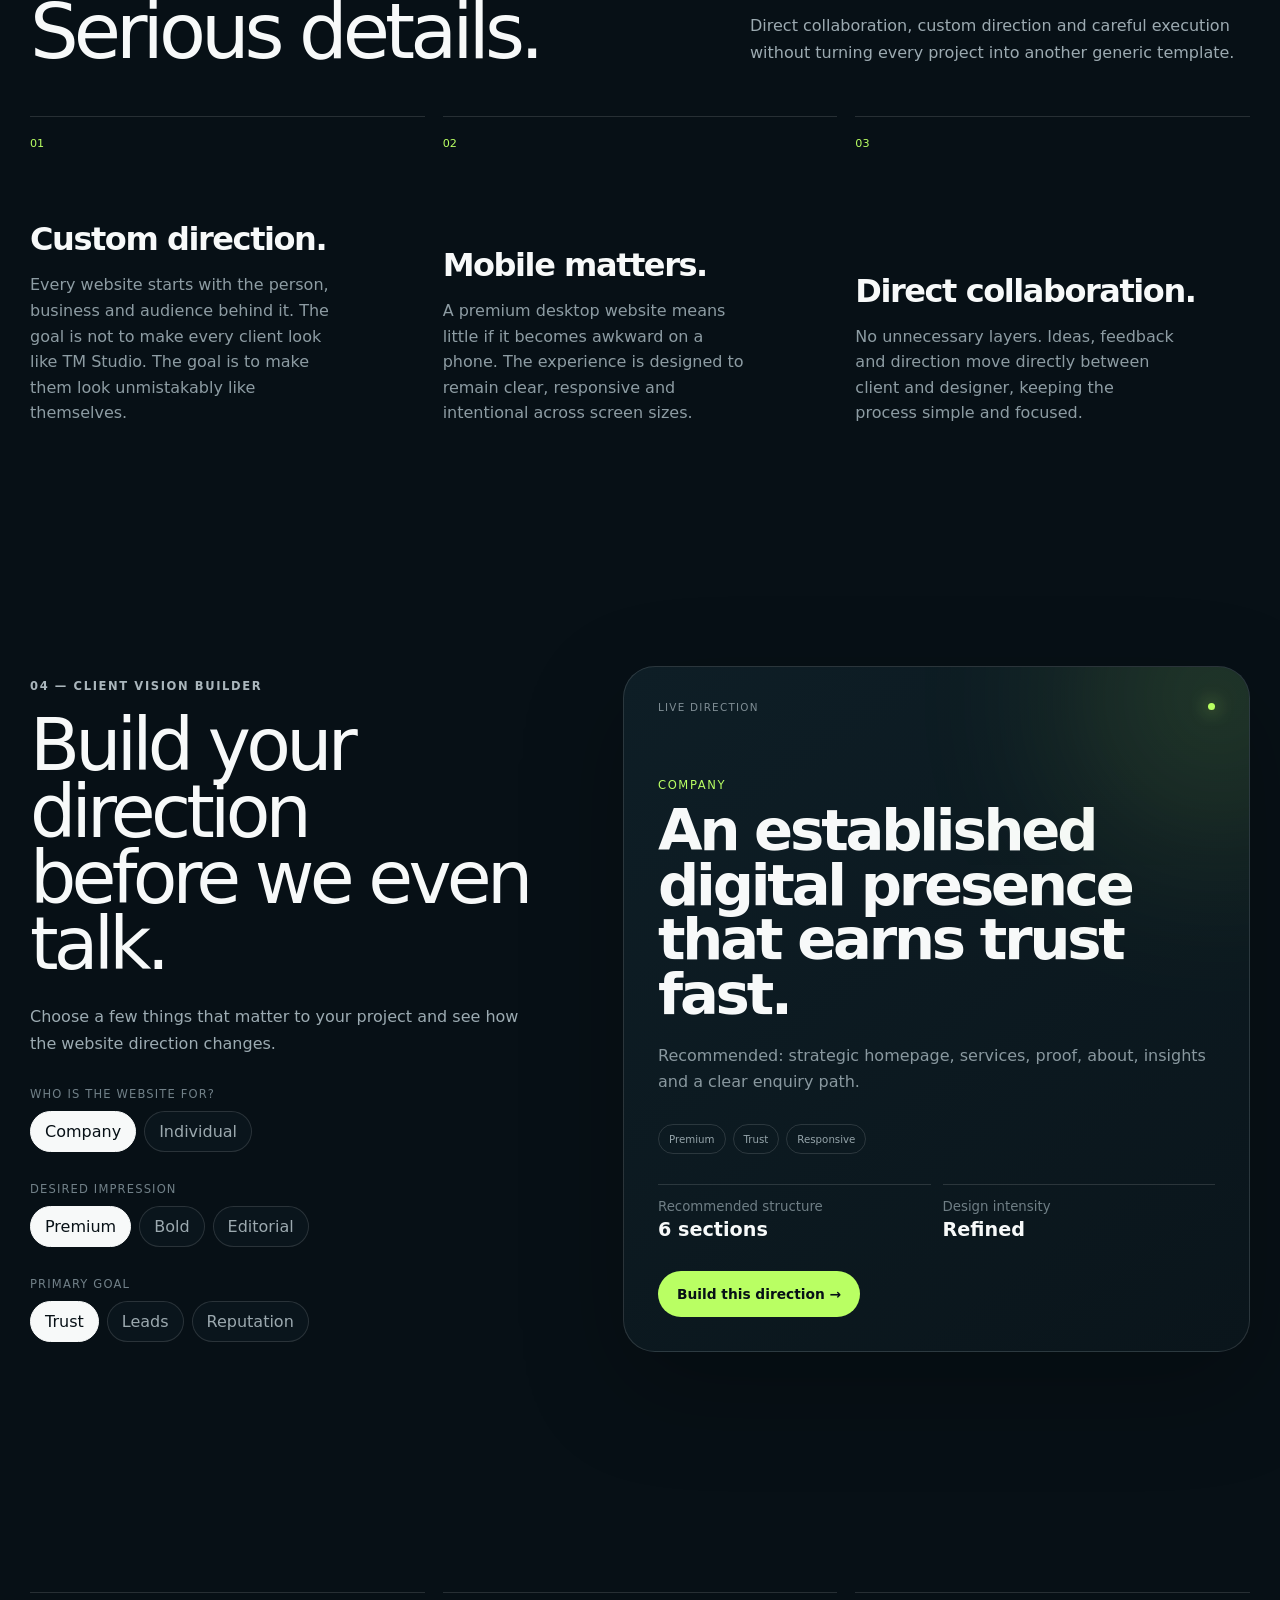
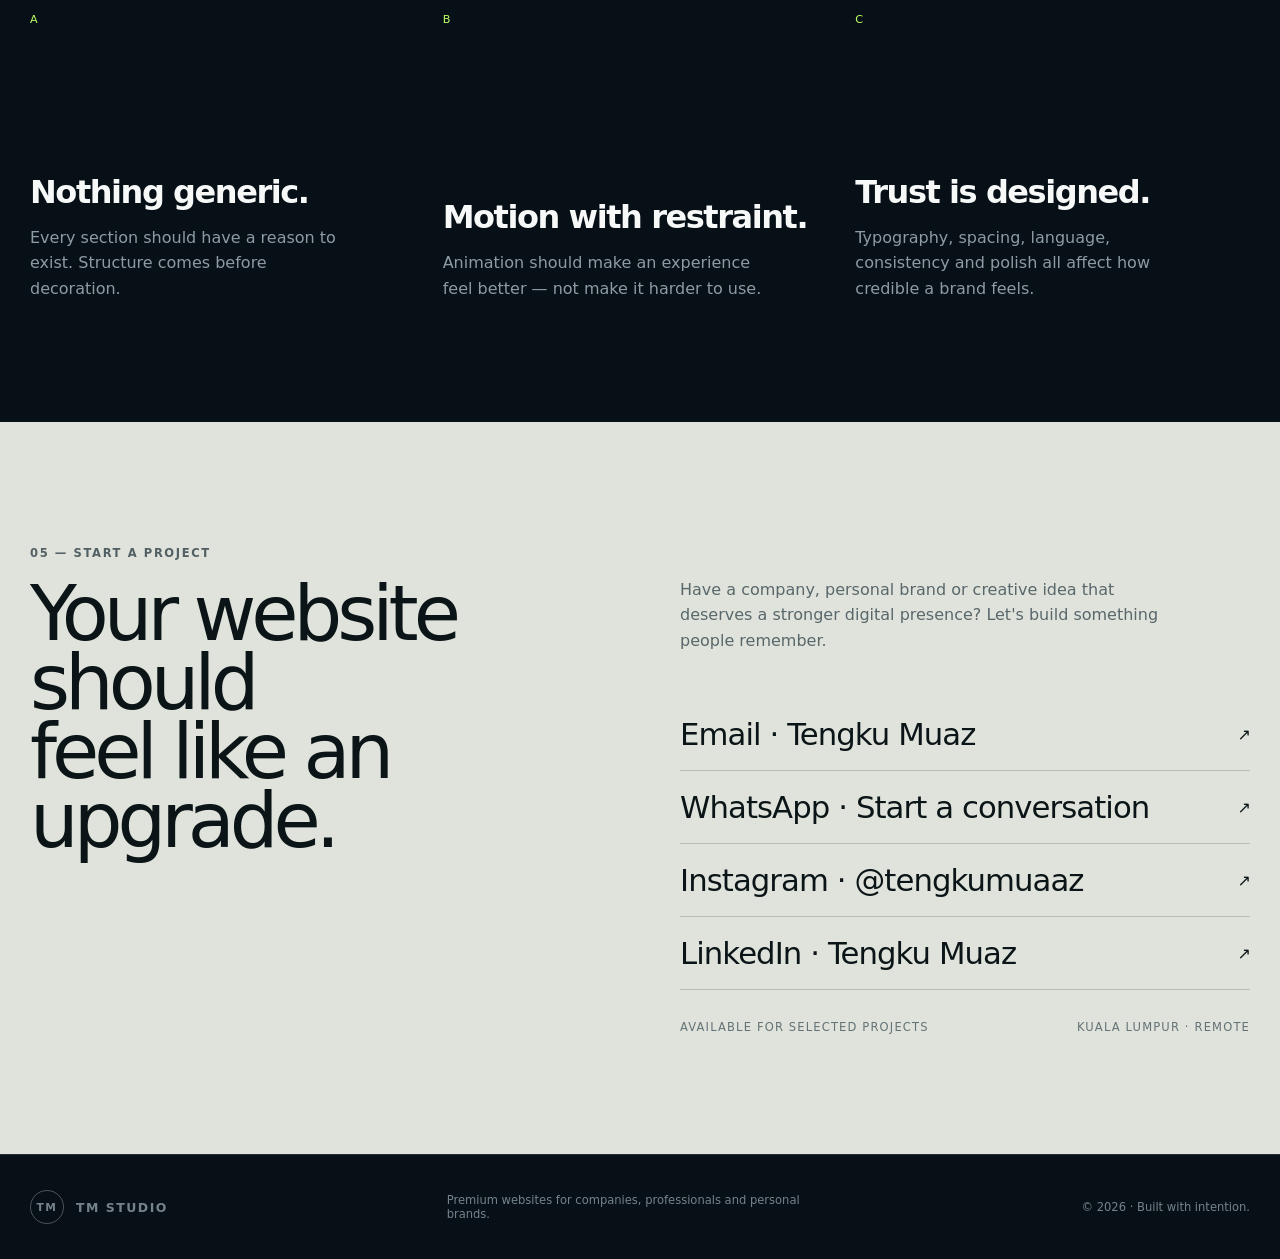
==== commit 6a9692e7: "change baru" ====
--- a/index.html
+++ b/index.html
@@ -16,11 +16,11 @@
 
   <meta
     name="description"
-    content="TM Studio creates premium digital experiences and websites for companies, professionals and personal brands."
+    content="TM Studio creates premium minimalist websites for companies, founders, professionals and personal brands."
   >
 
   <title>
-    TM Studio — Premium Digital Experiences
+    TM Studio — Premium Websites & Digital Experiences
   </title>
 
   <link
@@ -33,9 +33,7 @@
 <body data-page="home">
 
 
-  <!-- ========================================
-       SCROLL PROGRESS
-  ========================================= -->
+  <!-- SCROLL PROGRESS -->
 
   <div
     class="scroll-progress"
@@ -114,6 +112,10 @@
           Services
         </a>
 
+        <a href="#why">
+          Why TM
+        </a>
+
         <a href="#vision">
           Build yours
         </a>
@@ -129,7 +131,7 @@
 
 
 
-      <!-- MOBILE BUTTON -->
+      <!-- MOBILE MENU -->
 
       <button
         class="menu-btn"
@@ -147,9 +149,6 @@
     </div>
 
 
-
-    <!-- MOBILE MENU -->
-
     <div
       class="mobile-menu"
       id="mobileMenu"
@@ -165,6 +164,10 @@
           Services
         </a>
 
+        <a href="#why">
+          Why TM
+        </a>
+
         <a href="#vision">
           Build yours
         </a>
@@ -181,12 +184,7 @@
 
 
 
-  <!-- ========================================
-       MAIN
-  ========================================= -->
-
   <main>
-
 
 
     <!-- ========================================
@@ -208,7 +206,6 @@
         </div>
 
 
-
         <h1>
 
           We build websites
@@ -220,15 +217,14 @@
         </h1>
 
 
-
         <p class="hero-lead">
 
-          Premium digital presence for companies and
-          individuals who want to look established,
-          trusted and impossible to ignore.
+          Premium websites for companies and personal brands.
+
+          Designed to make your first impression feel
+          established, intentional and impossible to ignore.
 
         </p>
-
 
 
         <div class="hero-actions">
@@ -250,14 +246,13 @@
           </a>
 
 
-
           <a
-            href="#vision"
+            href="#contact"
             class="button button-ghost magnetic"
           >
 
             <span>
-              Build your direction
+              Start a project
             </span>
 
             <span>
@@ -268,7 +263,6 @@
 
 
         </div>
-
 
 
         <div class="micro-proof">
@@ -307,7 +301,6 @@
         <div class="orb orb-b"></div>
 
 
-
         <div class="stage-label label-a">
           Company presence
         </div>
@@ -335,9 +328,7 @@
 
 
             <div class="browser-url">
-
               tmstudio / live-preview
-
             </div>
 
           </div>
@@ -376,13 +367,10 @@
 
 
               <span class="mini-eyebrow">
-
                 DIGITAL PRESENCE
-
               </span>
 
 
-
               <div class="demo-heading">
 
                 Make your first impression<br>
@@ -392,13 +380,11 @@
               </div>
 
 
-
               <div class="demo-copy"></div>
 
               <div class="demo-copy short"></div>
 
 
-
               <div class="demo-actions">
 
                 <i></i>
@@ -406,7 +392,6 @@
                 <i></i>
 
               </div>
-
 
 
               <div class="demo-stats">
@@ -425,7 +410,6 @@
                 </div>
 
 
-
                 <div>
 
                   <b>
@@ -475,7 +459,7 @@
 
 
     <!-- ========================================
-         MARQUEE
+         MOVING TEXT
     ========================================= -->
 
     <section class="manifesto">
@@ -483,7 +467,7 @@
 
       <div
         class="shell marquee-wrap"
-        aria-label="Design principles"
+        aria-label="TM Studio design principles"
       >
 
 
@@ -559,17 +543,15 @@
 
 
           <span class="section-index">
-
             01 — SELECTED DIRECTIONS
-
           </span>
 
 
           <h2>
 
-            Two demos.<br>
-
-            Two types of trust.
+            Two worlds.<br>
+
+            One standard.
 
           </h2>
 
@@ -577,12 +559,12 @@
         </div>
 
 
-
         <p>
 
-          Explore two different digital experiences —
-          one designed for a company and another
-          designed around an individual personal brand.
+          Explore how TM Studio approaches two
+          completely different digital identities:
+          a premium corporate presence and an
+          individual personal brand.
 
         </p>
 
@@ -594,10 +576,7 @@
       <div class="project-grid">
 
 
-
-        <!-- ========================================
-             COMPANY DEMO
-        ========================================= -->
+        <!-- COMPANY DEMO -->
 
         <a
           href="company.html"
@@ -610,16 +589,12 @@
 
 
             <span>
-
-              COMPANY / CORPORATE
-
+              CONCEPT PROJECT · COMPANY / CORPORATE
             </span>
 
 
             <span>
-
               OPEN DEMO ↗
-
             </span>
 
 
@@ -658,9 +633,7 @@
 
 
                 <small>
-
                   STRATEGIC ADVISORY
-
                 </small>
 
 
@@ -701,16 +674,15 @@
 
 
               <h3>
-
                 Northstar Advisory
-
               </h3>
 
 
               <p>
 
-                Trust-heavy corporate experience
-                for premium services.
+                Concept corporate website designed
+                to communicate authority, trust and
+                premium positioning.
 
               </p>
 
@@ -718,11 +690,8 @@
             </div>
 
 
-
             <span class="round-arrow">
-
               ↗
-
             </span>
 
 
@@ -733,9 +702,7 @@
 
 
 
-        <!-- ========================================
-             TENGKU MUAZ PERSONAL DEMO
-        ========================================= -->
+        <!-- TENGKU MUAZ PERSONAL DEMO -->
 
         <a
           href="individual.html"
@@ -748,16 +715,12 @@
 
 
             <span>
-
-              INDIVIDUAL / PERSONAL BRAND
-
+              PERSONAL PROJECT · INDIVIDUAL
             </span>
 
 
             <span>
-
               OPEN DEMO ↗
-
             </span>
 
 
@@ -775,9 +738,7 @@
 
 
                 <b>
-
                   TENGKU MUAZ
-
                 </b>
 
 
@@ -802,9 +763,7 @@
 
 
                 <small>
-
                   CREATIVE / DESIGNER / DIGITAL
-
                 </small>
 
 
@@ -824,9 +783,7 @@
 
 
               <div class="signature">
-
                 TM / 26
-
               </div>
 
 
@@ -844,16 +801,15 @@
 
 
               <h3>
-
                 Tengku Muaz Portfolio
-
               </h3>
 
 
               <p>
 
-                Creative personal site built around
-                fashion, design and digital work.
+                Personal portfolio experience
+                combining fashion, creativity,
+                design and digital exploration.
 
               </p>
 
@@ -861,11 +817,8 @@
             </div>
 
 
-
             <span class="round-arrow">
-
               ↗
-
             </span>
 
 
@@ -902,9 +855,7 @@
 
 
             <span class="section-index">
-
-              02 — WHAT CLIENTS ACTUALLY BUY
-
+              02 — WHAT WE BUILD
             </span>
 
 
@@ -920,12 +871,11 @@
           </div>
 
 
-
           <p>
 
-            A strong website makes the right person
+            A strong website should make people
             understand who you are, why you matter
-            and what to do next.
+            and what they should do next.
 
           </p>
 
@@ -937,36 +887,31 @@
         <div class="service-list">
 
 
-
-          <article class="service-row spotlight-card reveal">
+          <article
+            class="service-row spotlight-card reveal"
+          >
 
 
             <span class="service-num">
-
               01
-
             </span>
 
 
             <h3>
-
               Positioning & story
-
             </h3>
 
 
             <p>
 
-              We shape the message before
+              Clarifying the message before
               decorating the page.
 
             </p>
 
 
             <span class="service-tag">
-
               STRATEGY
-
             </span>
 
 
@@ -974,35 +919,31 @@
 
 
 
-          <article class="service-row spotlight-card reveal">
+          <article
+            class="service-row spotlight-card reveal"
+          >
 
 
             <span class="service-num">
-
               02
-
             </span>
 
 
             <h3>
-
               Visual identity in motion
-
             </h3>
 
 
             <p>
 
               Typography, spacing, rhythm and
-              animation that feel deliberate.
+              interaction built into one visual system.
 
             </p>
 
 
             <span class="service-tag">
-
               DESIGN
-
             </span>
 
 
@@ -1010,35 +951,31 @@
 
 
 
-          <article class="service-row spotlight-card reveal">
+          <article
+            class="service-row spotlight-card reveal"
+          >
 
 
             <span class="service-num">
-
               03
-
             </span>
 
 
             <h3>
-
               Responsive experience
-
             </h3>
 
 
             <p>
 
-              Designed for desktop, tablet
-              and phone from the beginning.
+              Designed to feel intentional
+              across phone, tablet and desktop.
 
             </p>
 
 
             <span class="service-tag">
-
               BUILD
-
             </span>
 
 
@@ -1046,35 +983,32 @@
 
 
 
-          <article class="service-row spotlight-card reveal">
+          <article
+            class="service-row spotlight-card reveal"
+          >
 
 
             <span class="service-num">
-
               04
-
             </span>
 
 
             <h3>
-
               Conversion architecture
-
             </h3>
 
 
             <p>
 
-              Every section earns its place and
-              guides the visitor forward.
+              Clear paths that guide visitors
+              towards contact, enquiries
+              and opportunities.
 
             </p>
 
 
             <span class="service-tag">
-
               RESULT
-
             </span>
 
 
@@ -1082,6 +1016,150 @@
 
 
         </div>
+
+
+      </div>
+
+
+    </section>
+
+
+
+    <!-- ========================================
+         WHY TM STUDIO
+    ========================================= -->
+
+    <section
+      class="section shell"
+      id="why"
+    >
+
+
+      <div class="section-head reveal">
+
+
+        <div>
+
+
+          <span class="section-index">
+            03 — WHY TM STUDIO
+          </span>
+
+
+          <h2>
+
+            Small studio.<br>
+
+            Serious details.
+
+          </h2>
+
+
+        </div>
+
+
+        <p>
+
+          Direct collaboration, custom direction
+          and careful execution without turning
+          every project into another generic template.
+
+        </p>
+
+
+      </div>
+
+
+
+      <div class="principles-grid">
+
+
+
+        <article class="principle reveal">
+
+
+          <span>
+            01
+          </span>
+
+
+          <h3>
+            Custom direction.
+          </h3>
+
+
+          <p>
+
+            Every website starts with the person,
+            business and audience behind it.
+
+            The goal is not to make every client
+            look like TM Studio.
+
+            The goal is to make them look
+            unmistakably like themselves.
+
+          </p>
+
+
+        </article>
+
+
+
+        <article class="principle reveal delay-1">
+
+
+          <span>
+            02
+          </span>
+
+
+          <h3>
+            Mobile matters.
+          </h3>
+
+
+          <p>
+
+            A premium desktop website means little
+            if it becomes awkward on a phone.
+
+            The experience is designed to remain
+            clear, responsive and intentional
+            across screen sizes.
+
+          </p>
+
+
+        </article>
+
+
+
+        <article class="principle reveal delay-2">
+
+
+          <span>
+            03
+          </span>
+
+
+          <h3>
+            Direct collaboration.
+          </h3>
+
+
+          <p>
+
+            No unnecessary layers.
+
+            Ideas, feedback and direction move
+            directly between client and designer,
+            keeping the process simple and focused.
+
+          </p>
+
+
+        </article>
 
 
       </div>
@@ -1109,9 +1187,7 @@
 
 
           <span class="section-index">
-
-            03 — CLIENT VISION BUILDER
-
+            04 — CLIENT VISION BUILDER
           </span>
 
 
@@ -1126,10 +1202,9 @@
 
           <p>
 
-            Explore a possible direction for your
-            website by selecting who it is for,
-            the impression you want to create
-            and your primary goal.
+            Choose a few things that matter
+            to your project and see how the
+            website direction changes.
 
           </p>
 
@@ -1141,9 +1216,7 @@
 
 
             <label>
-
               Who is the website for?
-
             </label>
 
 
@@ -1157,9 +1230,7 @@
                 class="choice active"
                 data-value="Company"
               >
-
                 Company
-
               </button>
 
 
@@ -1167,9 +1238,7 @@
                 class="choice"
                 data-value="Individual"
               >
-
                 Individual
-
               </button>
 
 
@@ -1180,15 +1249,13 @@
 
 
 
-          <!-- TONE -->
+          <!-- STYLE -->
 
           <div class="control-group">
 
 
             <label>
-
               Desired impression
-
             </label>
 
 
@@ -1202,9 +1269,7 @@
                 class="choice active"
                 data-value="Premium"
               >
-
                 Premium
-
               </button>
 
 
@@ -1212,9 +1277,7 @@
                 class="choice"
                 data-value="Bold"
               >
-
                 Bold
-
               </button>
 
 
@@ -1222,9 +1285,7 @@
                 class="choice"
                 data-value="Editorial"
               >
-
                 Editorial
-
               </button>
 
 
@@ -1241,9 +1302,7 @@
 
 
             <label>
-
               Primary goal
-
             </label>
 
 
@@ -1257,9 +1316,7 @@
                 class="choice active"
                 data-value="Trust"
               >
-
                 Trust
-
               </button>
 
 
@@ -1267,9 +1324,7 @@
                 class="choice"
                 data-value="Leads"
               >
-
                 Leads
-
               </button>
 
 
@@ -1277,9 +1332,7 @@
                 class="choice"
                 data-value="Reputation"
               >
-
                 Reputation
-
               </button>
 
 
@@ -1293,7 +1346,7 @@
 
 
 
-        <!-- LIVE PREVIEW -->
+        <!-- LIVE RESULT -->
 
         <div
           class="vision-preview reveal delay-1"
@@ -1305,11 +1358,8 @@
 
 
             <span>
-
               LIVE DIRECTION
-
-            </span>
-
+            </span>
 
             <i></i>
 
@@ -1322,9 +1372,7 @@
             class="preview-type"
             id="previewAudience"
           >
-
             Company
-
           </div>
 
 
@@ -1352,23 +1400,17 @@
 
 
             <span id="previewTone">
-
               Premium
-
             </span>
 
 
             <span id="previewGoal">
-
               Trust
-
             </span>
 
 
             <span>
-
               Responsive
-
             </span>
 
 
@@ -1383,16 +1425,12 @@
 
 
               <small>
-
                 Recommended structure
-
               </small>
 
 
               <strong id="previewPages">
-
                 6 sections
-
               </strong>
 
 
@@ -1404,16 +1442,12 @@
 
 
               <small>
-
                 Design intensity
-
               </small>
 
 
               <strong id="previewIntensity">
-
                 Refined
-
               </strong>
 
 
@@ -1429,7 +1463,7 @@
             class="button button-primary magnetic"
           >
 
-            Use this direction →
+            Build this direction →
 
           </a>
 
@@ -1445,7 +1479,7 @@
 
 
     <!-- ========================================
-         PRINCIPLES
+         DESIGN PHILOSOPHY
     ========================================= -->
 
     <section class="section shell">
@@ -1459,22 +1493,21 @@
 
 
           <span>
-            01
+            A
           </span>
 
 
           <h3>
-
             Nothing generic.
-
           </h3>
 
 
           <p>
 
-            Every project should have a reason
-            behind its structure, visual language
-            and experience.
+            Every section should have a reason
+            to exist.
+
+            Structure comes before decoration.
 
           </p>
 
@@ -1487,21 +1520,19 @@
 
 
           <span>
-            02
+            B
           </span>
 
 
           <h3>
-
             Motion with restraint.
-
           </h3>
 
 
           <p>
 
-            Animation supports hierarchy and delight.
-            It never gets in the visitor's way.
+            Animation should make an experience
+            feel better — not make it harder to use.
 
           </p>
 
@@ -1514,22 +1545,20 @@
 
 
           <span>
-            03
+            C
           </span>
 
 
           <h3>
-
             Trust is designed.
-
           </h3>
 
 
           <p>
 
-            Spacing, wording, proof and polish
-            all communicate whether a brand
-            feels credible.
+            Typography, spacing, language,
+            consistency and polish all affect
+            how credible a brand feels.
 
           </p>
 
@@ -1562,9 +1591,7 @@
 
 
           <span class="section-index">
-
-            04 — START A PROJECT
-
+            05 — START A PROJECT
           </span>
 
 
@@ -1588,8 +1615,9 @@
 
             Have a company, personal brand or
             creative idea that deserves a stronger
-            digital presence? Let's build something
-            memorable.
+            digital presence?
+
+            Let's build something people remember.
 
           </p>
 
@@ -1602,7 +1630,26 @@
             class="contact-link"
           >
 
-            tengkumuaz0111@gmail.com
+            Email · Tengku Muaz
+
+            <span>
+              ↗
+            </span>
+
+          </a>
+
+
+
+          <!-- WHATSAPP -->
+
+          <a
+            href="https://wa.me/60192412569"
+            target="_blank"
+            rel="noopener noreferrer"
+            class="contact-link"
+          >
+
+            WhatsApp · Start a conversation
 
             <span>
               ↗
@@ -1654,16 +1701,12 @@
 
 
             <span>
-
               Available for selected projects
-
             </span>
 
 
             <span>
-
               Kuala Lumpur · Remote
-
             </span>
 
 
@@ -1700,16 +1743,12 @@
 
 
         <span class="brand-mark">
-
           TM
-
         </span>
 
 
         <span class="brand-name">
-
           TM STUDIO
-
         </span>
 
 
@@ -1719,7 +1758,7 @@
 
       <p>
 
-        Websites for companies, founders,
+        Premium websites for companies,
         professionals and personal brands.
 
       </p>
